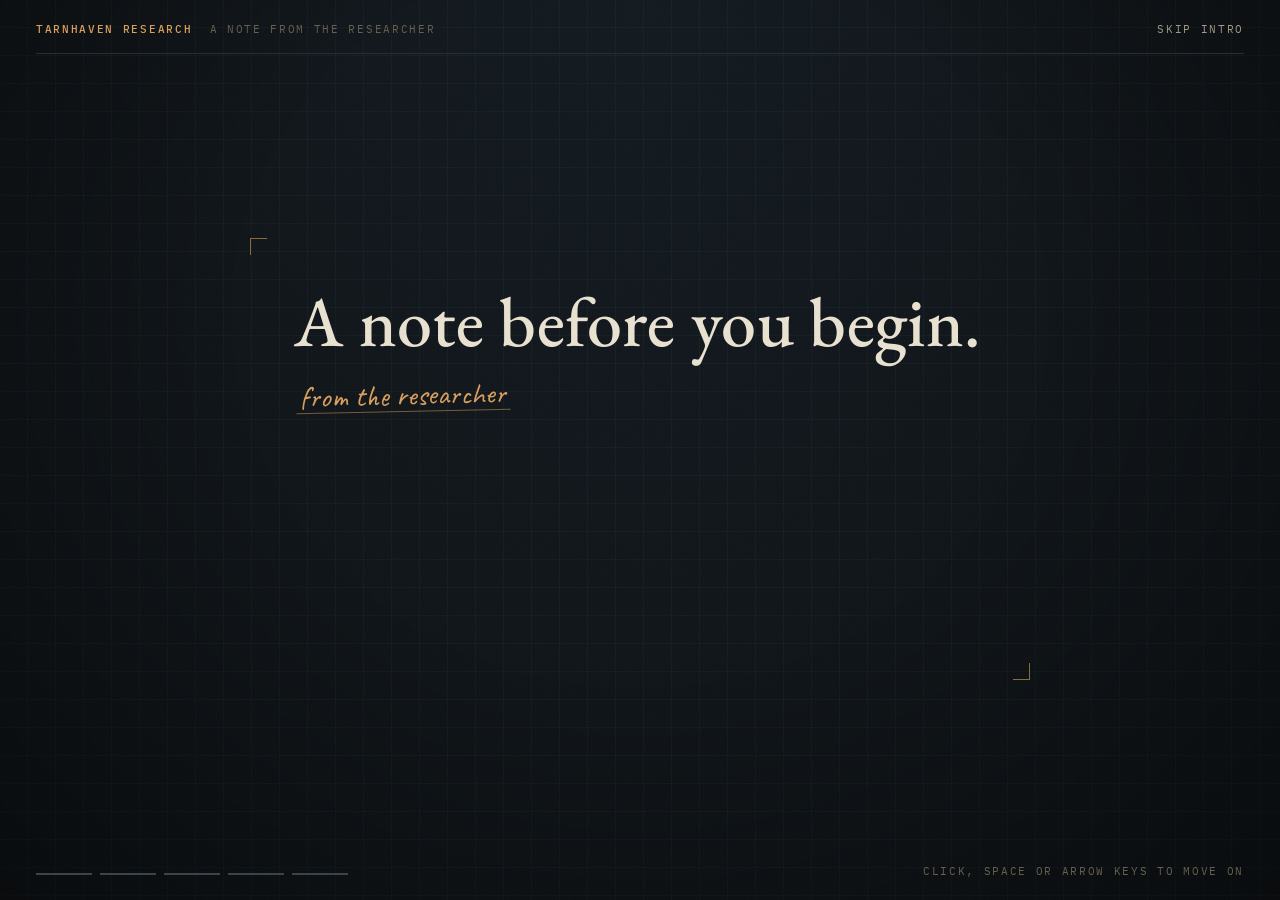
==== index.html @ 15e77855 "Update and rename README.md to index.html" ====
<!DOCTYPE html>
<html lang="en">
<head>
<meta charset="UTF-8">
<meta name="viewport" content="width=device-width, initial-scale=1.0, viewport-fit=cover">
<title>Tarnhaven Research | A note before you begin</title>
<meta name="robots" content="noindex, nofollow, noarchive, nosnippet, noimageindex">
<link rel="preconnect" href="https://fonts.googleapis.com">
<link rel="preconnect" href="https://fonts.gstatic.com" crossorigin>
<link href="https://fonts.googleapis.com/css2?family=EB+Garamond:ital,wght@0,400;0,500;1,400&family=IBM+Plex+Mono:wght@400;500&family=Caveat:wght@500&display=swap" rel="stylesheet">
<script>document.documentElement.className = 'js';</script>
<style>
  :root {
    --bg: #0e1317; --ink: #e8e1cf; --ink-soft: #a29a86; --ink-faint: #66614f;
    --rule: #262e34; --rule-strong: #3a444c; --copper: #d99f5e; --copper-soft: #8a6a3f;
    --grid: rgba(140, 175, 205, 0.045);
  }
  * { box-sizing: border-box; }
  html, body { margin: 0; }
  body {
    background-color: var(--bg);
    background-image:
      linear-gradient(var(--grid) 1px, transparent 1px),
      linear-gradient(90deg, var(--grid) 1px, transparent 1px),
      radial-gradient(ellipse at 50% 0%, rgba(80, 120, 160, 0.06), transparent 60%);
    background-size: 28px 28px, 28px 28px, 100% 100%;
    background-position: -1px -1px, -1px -1px, 0 0;
    color: var(--ink);
    font-family: "EB Garamond", "Iowan Old Style", Georgia, serif;
    -webkit-font-smoothing: antialiased;
    transition: opacity .7s ease;
  }
  body.leaving { opacity: 0; }
  body::before {
    content: ""; position: fixed; inset: 0; pointer-events: none; z-index: 2;
    background-image: url("data:image/svg+xml,%3Csvg xmlns='http://www.w3.org/2000/svg' width='240' height='240'%3E%3Cfilter id='n'%3E%3CfeTurbulence type='fractalNoise' baseFrequency='0.85' numOctaves='3' stitchTiles='stitch'/%3E%3C/filter%3E%3Crect width='100%25' height='100%25' filter='url(%23n)' opacity='0.5'/%3E%3C/svg%3E");
    opacity: 0.055; mix-blend-mode: screen;
  }
  body::after {
    content: ""; position: fixed; inset: 0; pointer-events: none; z-index: 1;
    background: radial-gradient(ellipse at 50% 35%, transparent 45%, rgba(0, 0, 0, 0.5) 100%);
  }

  .frame {
    position: relative; z-index: 3; display: flex; flex-direction: column;
    min-height: 100vh; min-height: 100dvh;
    padding: max(22px, env(safe-area-inset-top)) 36px max(22px, env(safe-area-inset-bottom));
  }
  .js .frame { height: 100vh; height: 100dvh; }

  .bar, .foot {
    display: flex; align-items: baseline; justify-content: space-between; gap: 20px;
    font-family: "IBM Plex Mono", monospace; font-size: 10.5px; letter-spacing: .16em;
    text-transform: uppercase; color: var(--ink-faint);
  }
  .bar { padding-bottom: 14px; border-bottom: 1px solid var(--rule); }
  .bar b { font-weight: 500; color: var(--copper); }
  .skip {
    font: inherit; letter-spacing: inherit; text-transform: inherit; color: var(--ink-soft);
    background: none; border: 0; border-bottom: 1px solid transparent; padding: 0 0 2px; cursor: pointer;
    transition: color .15s ease, border-color .15s ease;
  }
  .skip:hover, .skip:focus-visible { color: var(--copper); border-bottom-color: var(--copper-soft); outline: none; }
  .final .skip { visibility: hidden; }

  .stage { flex: 1; min-height: 0; display: flex; overflow-y: auto; padding: 28px 0; }
  .card { position: relative; margin: auto; width: min(780px, 100%); padding: 48px 44px; }
  .card::before, .card::after { content: ""; position: absolute; width: 16px; height: 16px; border: 0 solid var(--copper-soft); }
  .card::before { top: 0; left: 0; border-top-width: 1.5px; border-left-width: 1.5px; }
  .card::after { bottom: 0; right: 0; border-bottom-width: 1.5px; border-right-width: 1.5px; }

  .beat p, .beat h1 { margin: 0; letter-spacing: .005em; text-wrap: pretty; }
  .beat p { font-size: clamp(21px, 3.1vw, 34px); line-height: 1.4; }
  .beat p + p { margin-top: .85em; color: var(--ink-soft); }
  .beat.final p { font-size: clamp(19px, 2.6vw, 27px); line-height: 1.5; }
  .beat h1 { font-weight: 500; font-size: clamp(36px, 6.6vw, 70px); line-height: 1.04; }
  .sig {
    display: inline-block; margin-top: 22px; position: relative; padding: 0 6px 2px;
    font-family: "Caveat", cursive; font-size: 30px; line-height: 1; color: var(--copper); transform: rotate(-1.2deg);
  }
  .sig::after { content: ""; position: absolute; left: 2px; right: 2px; bottom: 0; height: 1px; background: var(--copper); opacity: .5; transform: skewX(-14deg); }

  .actions { margin-top: 38px; display: flex; flex-wrap: wrap; align-items: center; gap: 14px 24px; }
  .accept {
    display: inline-block; padding: 13px 22px; text-decoration: none; color: var(--copper);
    font-family: "IBM Plex Mono", monospace; font-size: 12px; letter-spacing: .14em; text-transform: uppercase;
    border: 1.5px solid var(--copper-soft); background: rgba(20, 27, 33, .6);
    transition: background .15s ease, border-color .15s ease, color .15s ease;
  }
  .accept:hover, .accept:focus-visible { background: rgba(217, 159, 94, .12); border-color: var(--copper); color: var(--ink); outline: none; }
  .scope { font-family: "IBM Plex Mono", monospace; font-size: 10.5px; letter-spacing: .08em; color: var(--ink-faint); max-width: 30ch; line-height: 1.5; }

  /* Sequenced reveal (JS only; without JS everything is shown as a normal page) */
  .js .beats { display: grid; }
  .js .beat { grid-area: 1 / 1; opacity: 0; visibility: hidden; transition: opacity .6s ease, visibility 0s linear .6s; }
  .js .beat.on { opacity: 1; visibility: visible; transition: opacity .6s ease; }
  .js .w { display: inline-block; opacity: 0; filter: blur(7px); transform: translateY(6px); transition: opacity .7s ease, filter .7s ease, transform .7s ease; }
  .js .on .w { opacity: 1; filter: none; transform: none; }
  .js .sig, .js .actions { opacity: 0; transition: opacity .8s ease; }
  .js .on .sig, .js .on .actions { opacity: 1; }
  .js .sig { transition-delay: 0s; }
  .js .on .sig { transition-delay: 1.5s; }
  html:not(.js) .beat { margin-bottom: 44px; }
  html:not(.js) .foot, html:not(.js) .skip { display: none; }

  .ticks { display: flex; gap: 8px; }
  .tick { width: 56px; height: 2px; background: var(--rule-strong); position: relative; overflow: hidden; }
  .tick i { position: absolute; inset: 0; background: var(--copper); transform: scaleX(0); transform-origin: left; }
  .tick.done i { transform: scaleX(1); background: var(--copper-soft); }
  .tick.cur i { animation: fill var(--dwell, 6s) linear forwards; }
  .tick.last i { animation: none; transform: scaleX(1); }
  @keyframes fill { to { transform: scaleX(1); } }

  @media (max-width: 640px) {
    .frame { padding-left: 20px; padding-right: 20px; }
    .card { padding: 36px 22px; }
    .hint { display: none; }
    .tick { width: 36px; }
  }
  @media (prefers-reduced-motion: reduce) {
    .js .w { filter: none; transform: none; transition: opacity .3s ease; }
    .tick.cur i { animation: none; transform: scaleX(1); }
    body { transition: none; }
  }
</style>
</head>
<body>
<div class="frame" id="frame">
  <div class="bar">
    <span><b>Tarnhaven Research</b> &nbsp;a note from the researcher</span>
    <button class="skip" type="button" id="skip">Skip intro</button>
  </div>

  <main class="stage" id="stage">
    <div class="card">
      <div class="beats">
        <section class="beat">
          <h1>A note before you begin.</h1>
          <span class="sig">from the researcher</span>
        </section>

        <section class="beat">
          <p>I started this project because I wanted to move beyond guessing about how autonomous agents respond to different defensive measures.</p>
        </section>

        <section class="beat">
          <p>I do not know whether the approaches in this prototype will make a meaningful difference, and I do not want to present them as proven defenses.</p>
        </section>

        <section class="beat">
          <p>If the results are weak or inconclusive, that is still useful.</p>
          <p>It may show which ideas do not justify further effort, or what a better study needs to control.</p>
        </section>

        <section class="beat">
          <p>If some approaches appear promising, that would be a reason to test them more carefully, not proof that they work reliably in real systems.</p>
          <p>Either way, I hope the project can contribute a small piece of evidence and help shape better questions for future research.</p>
        </section>

        <section class="beat final">
          <p>I cannot offer compensation, and taking part will cost you time and tokens.</p>
          <p>What I can offer is a chance to contribute to better evidence on how autonomous agents behave against different defenses, which matters if you are concerned about where this capability is heading.</p>
          <div class="actions">
            <a class="accept" id="accept" href="RESEARCH.html">I understand, continue to the study brief</a>
            <span class="scope">Informational page. Not a research target.</span>
          </div>
        </section>
      </div>
    </div>
  </main>

  <div class="foot">
    <div class="ticks" aria-hidden="true">
      <span class="tick"><i></i></span><span class="tick"><i></i></span><span class="tick"><i></i></span><span class="tick"><i></i></span><span class="tick"><i></i></span>
    </div>
    <span class="hint">click, space or arrow keys to move on</span>
  </div>
</div>

<script>
(function () {
  var KEY = 'tarnhaven_ack';
  var beats = [].slice.call(document.querySelectorAll('.beat'));
  var ticks = [].slice.call(document.querySelectorAll('.tick'));
  var frame = document.getElementById('frame');
  var accept = document.getElementById('accept');
  var reduce = window.matchMedia('(prefers-reduced-motion: reduce)').matches;
  var last = beats.length - 1, cur = -1, timer = null;

  function split(node) {
    [].slice.call(node.childNodes).forEach(function (c) {
      if (c.nodeType !== 3) return;
      var f = document.createDocumentFragment();
      c.textContent.split(/(\s+)/).forEach(function (t) {
        if (!t) return;
        if (/^\s+$/.test(t)) { f.appendChild(document.createTextNode(t)); return; }
        var s = document.createElement('span');
        s.className = 'w'; s.textContent = t; f.appendChild(s);
      });
      node.replaceChild(f, c);
    });
  }
  document.querySelectorAll('.beat p, .beat h1').forEach(split);

  function show(n) {
    clearTimeout(timer);
    n = Math.max(0, Math.min(last, n));
    cur = n;
    beats.forEach(function (b, k) {
      var words = b.querySelectorAll('.w'), extra = b.querySelector('.actions');
      if (k === n) {
        words.forEach(function (w, j) { w.style.transitionDelay = (reduce ? 0 : 250 + j * 45) + 'ms'; });
        if (extra) extra.style.transitionDelay = (reduce ? 0 : 600 + words.length * 45) + 'ms';
        b.classList.add('on');
      } else if (b.classList.contains('on')) {
        b.classList.remove('on');
        words.forEach(function (w) { w.style.transitionDelay = '0ms'; });
        if (extra) extra.style.transitionDelay = '0ms';
      }
    });
    var count = beats[n].querySelectorAll('.w').length;
    var dwell = n === 0 ? 3600 : Math.max(4200, count * 250 + 2200);
    frame.style.setProperty('--dwell', dwell + 'ms');
    ticks.forEach(function (t, k) {
      var c = n > 0 && k === n - 1;
      t.className = 'tick' + (n > 0 && k < n - 1 ? ' done' : '') + (c ? ' cur' : '') + (c && n === last ? ' last' : '');
    });
    document.body.classList.toggle('final', n === last);
    if (n < last && !reduce) timer = setTimeout(function () { show(cur + 1); }, dwell);
  }

  document.addEventListener('click', function (e) {
    if (e.target.closest('a, button') || cur >= last) return;
    show(cur + 1);
  });
  document.getElementById('skip').addEventListener('click', function () { show(last); });
  document.addEventListener('keydown', function (e) {
    var inCtl = e.target.closest && e.target.closest('a, button');
    if (e.key === 'ArrowRight' || (e.key === ' ' && !inCtl)) { e.preventDefault(); if (cur < last) show(cur + 1); }
    else if (e.key === 'ArrowLeft') { show(cur - 1); }
  });
  document.addEventListener('visibilitychange', function () {
    if (document.hidden) clearTimeout(timer);
    else if (cur >= 0 && cur < last && !reduce) timer = setTimeout(function () { show(cur + 1); }, 3000);
  });

  accept.addEventListener('click', function (e) {
    e.preventDefault();
    try { sessionStorage.setItem(KEY, '1'); } catch (_) {}
    document.body.classList.add('leaving');
    setTimeout(function () { location.href = accept.getAttribute('href'); }, reduce ? 0 : 700);
  });

  var ready = (document.fonts && document.fonts.ready) ? document.fonts.ready : Promise.resolve();
  ready.then(function () { setTimeout(function () { show(0); }, 300); });
})();
</script>
</body>
</html>
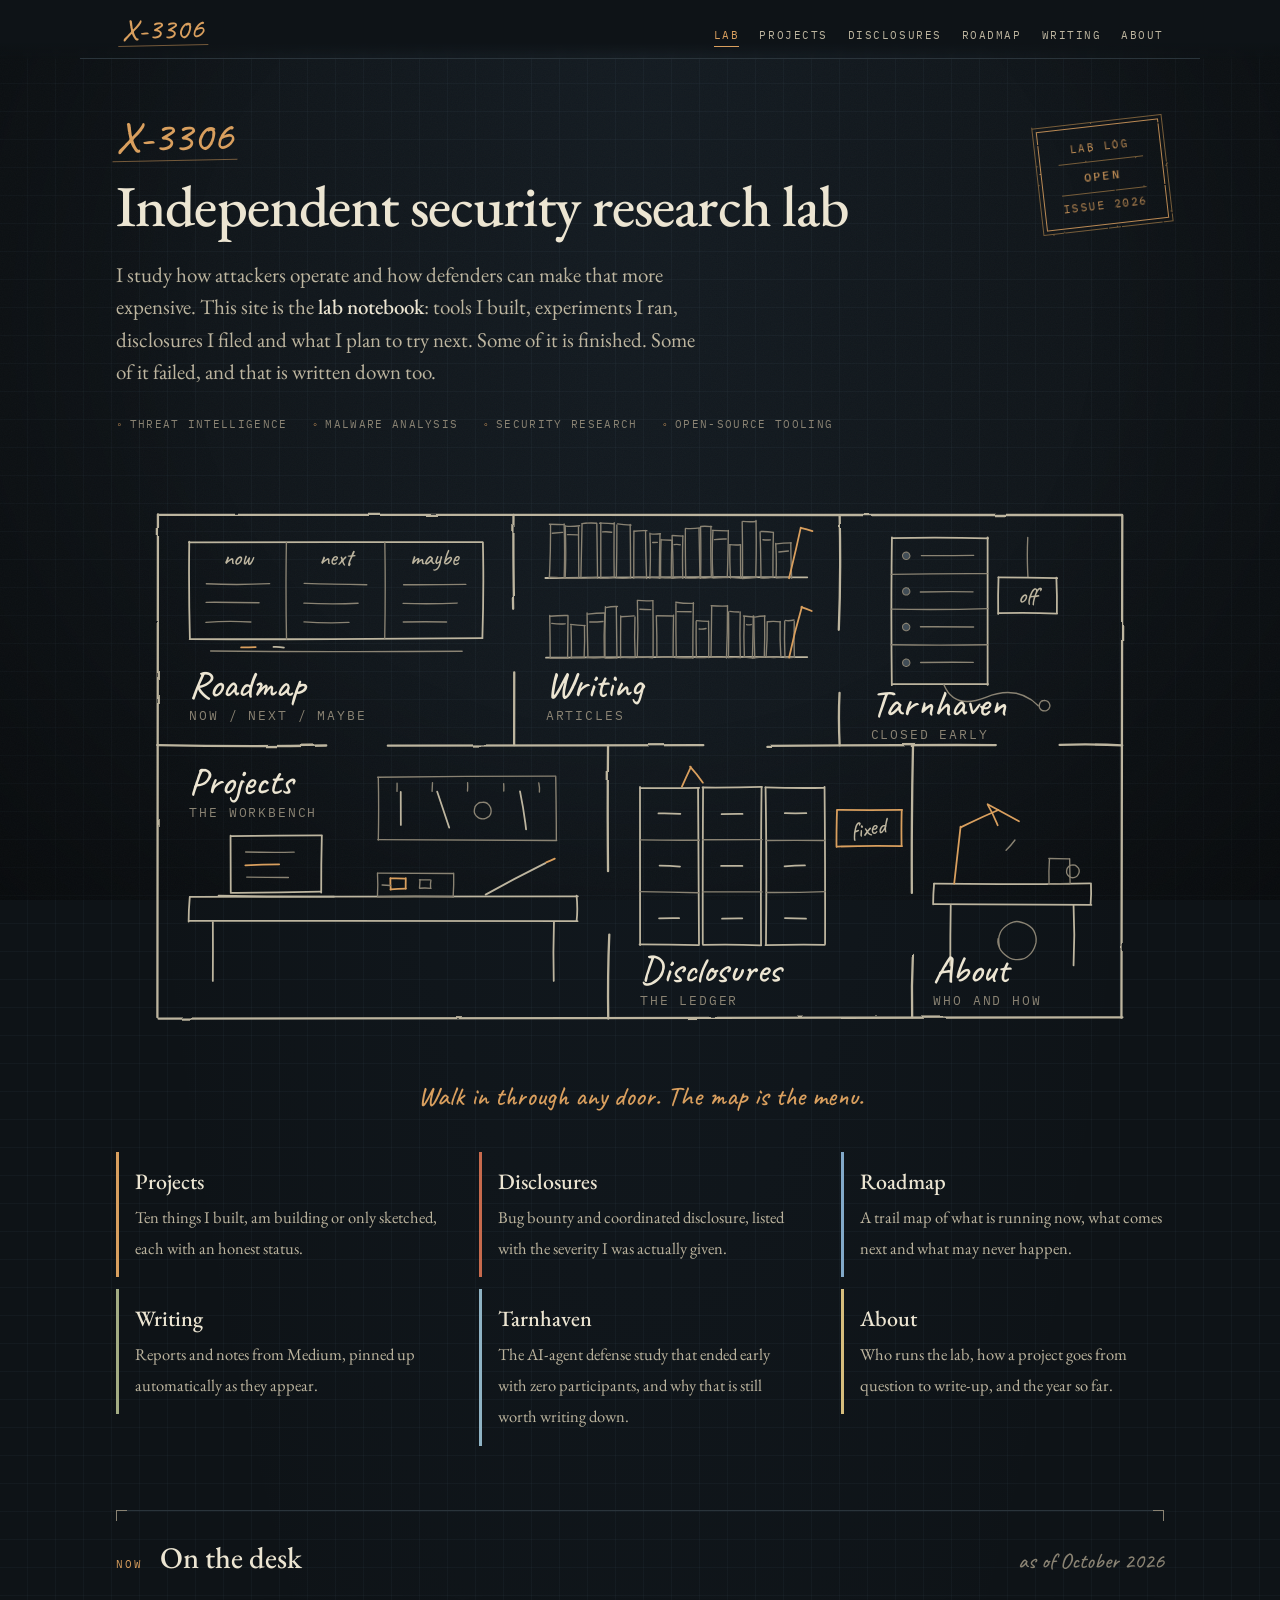
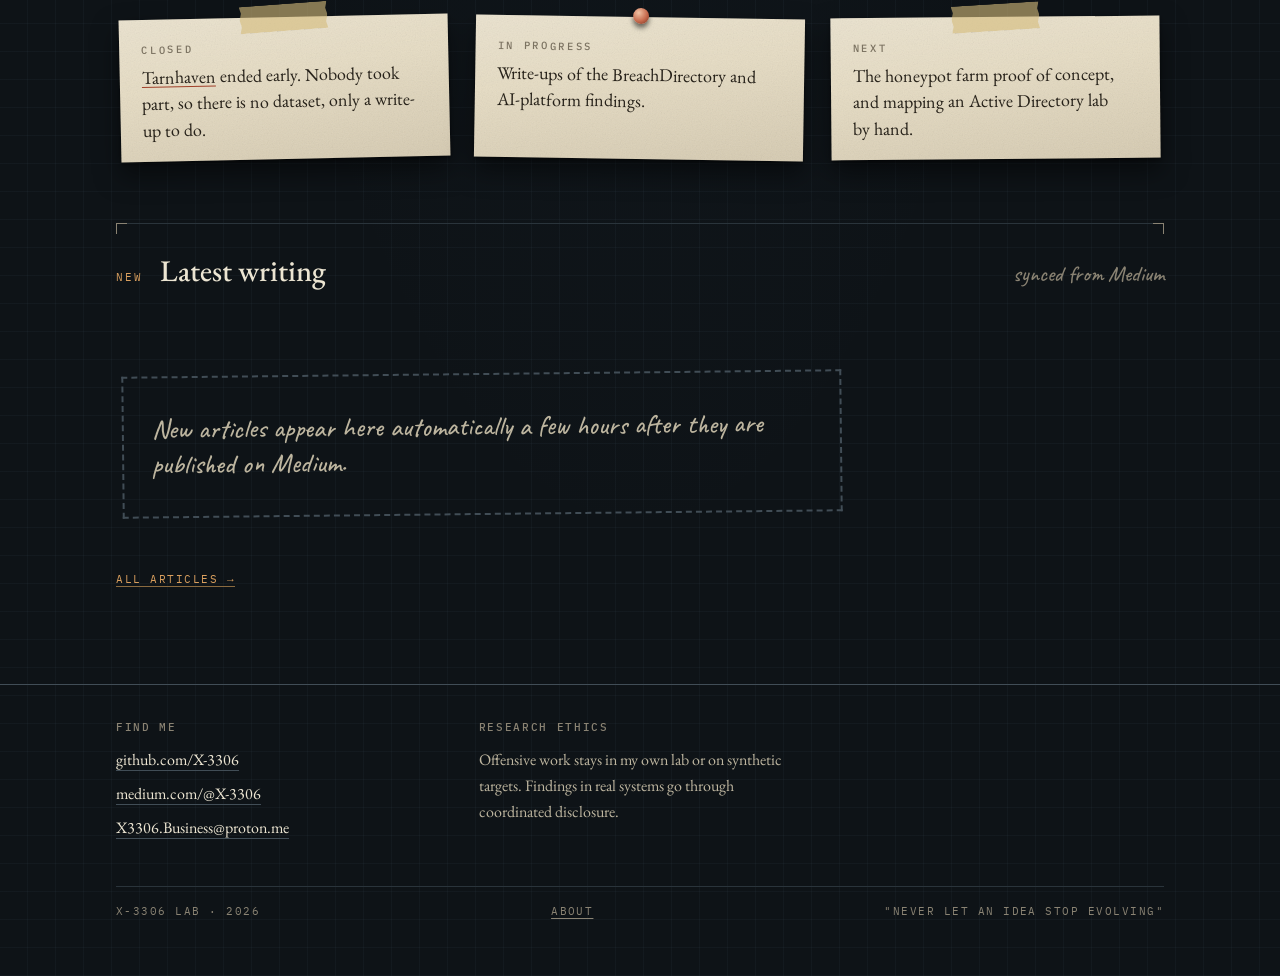
==== commit 5d7677f7: "Add files via upload" ====
--- a/index.html
+++ b/index.html
@@ -1,259 +1,138 @@
 <!DOCTYPE html>
 <html lang="en">
 <head>
-<meta charset="UTF-8">
-<meta name="viewport" content="width=device-width, initial-scale=1.0, viewport-fit=cover">
-<title>Tarnhaven Research | A note before you begin</title>
-<meta name="robots" content="noindex, nofollow, noarchive, nosnippet, noimageindex">
-<link rel="preconnect" href="https://fonts.googleapis.com">
-<link rel="preconnect" href="https://fonts.gstatic.com" crossorigin>
-<link href="https://fonts.googleapis.com/css2?family=EB+Garamond:ital,wght@0,400;0,500;1,400&family=IBM+Plex+Mono:wght@400;500&family=Caveat:wght@500&display=swap" rel="stylesheet">
-<script>document.documentElement.className = 'js';</script>
-<style>
-  :root {
-    --bg: #0e1317; --ink: #e8e1cf; --ink-soft: #a29a86; --ink-faint: #66614f;
-    --rule: #262e34; --rule-strong: #3a444c; --copper: #d99f5e; --copper-soft: #8a6a3f;
-    --grid: rgba(140, 175, 205, 0.045);
+<meta charset="utf-8">
+<meta name="viewport" content="width=device-width, initial-scale=1, viewport-fit=cover">
+<title>X-3306 Lab | Independent Security Research &amp; Threat Intelligence</title>
+<meta name="description" content="Independent security research lab of X-3306: threat intelligence, malware analysis, security research, open-source tools and coordinated disclosures.">
+<link rel="canonical" href="https://x-3306.github.io/">
+<meta name="robots" content="index, follow, max-image-preview:large, max-snippet:-1">
+<meta name="author" content="X-3306">
+<meta name="theme-color" content="#0e1317">
+<meta property="og:type" content="website">
+<meta property="og:site_name" content="X-3306 Lab">
+<meta property="og:title" content="X-3306 Lab | Independent Security Research &amp; Threat Intelligence">
+<meta property="og:description" content="Independent security research lab of X-3306: threat intelligence, malware analysis, security research, open-source tools and coordinated disclosures.">
+<meta property="og:url" content="https://x-3306.github.io/">
+<meta property="og:image" content="https://x-3306.github.io/og.png">
+<meta property="og:image:width" content="1200">
+<meta property="og:image:height" content="630">
+<meta property="og:image:alt" content="X-3306, an independent security research lab">
+<meta name="twitter:card" content="summary_large_image">
+<meta name="twitter:title" content="X-3306 Lab | Independent Security Research &amp; Threat Intelligence">
+<meta name="twitter:description" content="Independent security research lab of X-3306: threat intelligence, malware analysis, security research, open-source tools and coordinated disclosures.">
+<meta name="twitter:image" content="https://x-3306.github.io/og.png">
+<link rel="icon" href="favicon.svg" type="image/svg+xml">
+<link rel="alternate" type="application/rss+xml" title="X-3306 on Medium" href="https://medium.com/feed/@X-3306">
+<link rel="preload" href="fonts/eb-garamond-latin-500-normal.woff2" as="font" type="font/woff2" crossorigin>
+<link rel="preload" href="fonts/ibm-plex-mono-latin-400-normal.woff2" as="font" type="font/woff2" crossorigin>
+<link rel="preload" href="fonts/caveat-latin-500-normal.woff2" as="font" type="font/woff2" crossorigin>
+<link rel="stylesheet" href="assets/style.css">
+<script>document.documentElement.classList.add('js');</script>
+<script>
+/* Versioned intro flag: let the redesigned animation play once even if an older intro ran earlier. Add ?intro=1 to replay it while testing. */
+(function(d){var seen=false;try{seen=sessionStorage.getItem('lab_seen_signal_v3')==='1'}catch(e){}
+var rm=window.matchMedia&&matchMedia('(prefers-reduced-motion: reduce)').matches;
+var forced=/(?:^|[?&])intro=1(?:&|$)/.test(location.search);
+if((!seen||forced)&&!rm&&!location.hash&&!/bot|crawl|spider|slurp|lighthouse|headless/i.test(navigator.userAgent))d.classList.add('gate-on')})(document.documentElement);
+</script>
+<script type="application/ld+json">{"@context": "https://schema.org", "@graph": [{"@type": "WebSite", "@id": "https://x-3306.github.io/#site", "url": "https://x-3306.github.io/", "name": "X-3306 Lab", "inLanguage": "en", "publisher": {"@id": "https://x-3306.github.io/#person"}}, {"@type": "Person", "@id": "https://x-3306.github.io/#person", "name": "X-3306", "url": "https://x-3306.github.io/", "jobTitle": "Independent security researcher and threat intelligence analyst", "description": "Independent security researcher working on threat intelligence, malware analysis, red team research and deception technology.", "knowsAbout": ["Threat intelligence", "APT tradecraft", "Malware analysis", "Red team research", "Deception technology", "Honeypots", "Responsible disclosure"], "sameAs": ["https://github.com/X-3306", "https://medium.com/@X-3306"]}, {"@type": "ProfilePage", "@id": "https://x-3306.github.io/#profile", "url": "https://x-3306.github.io/", "name": "X-3306 Lab | Independent Security Research & Threat Intelligence", "mainEntity": {"@id": "https://x-3306.github.io/#person"}, "isPartOf": {"@id": "https://x-3306.github.io/#site"}}]}</script>
+
+<meta name="google-adsense-account" content="ca-pub-8922407292297619">
+<script async src="https://pagead2.googlesyndication.com/pagead/js/adsbygoogle.js?client=ca-pub-8922407292297619" crossorigin="anonymous"></script>
+</head>
+<body data-theme="home">
+<a class="skip-link" href="#main">Skip to content</a>
+<svg class="vh" aria-hidden="true" focusable="false"><defs><filter id="rough"><feTurbulence type="fractalNoise" baseFrequency="0.9" numOctaves="2" seed="2" result="n"/><feDisplacementMap in="SourceGraphic" in2="n" scale="1.7"/></filter></defs></svg>
+<div id="gate" data-nosnippet role="dialog" aria-modal="true" aria-label="X-3306 Lab introduction">
+  <button class="g-skip" type="button" id="skip">Skip intro</button>
+  <div class="g-sheet paper tape">
+    <p class="g-head">Lab notebook, issue 2026</p>
+    <svg class="g-scope" viewBox="0 0 420 88" aria-hidden="true" focusable="false">
+      <path class="g-grid" d="M0 18H420M0 44H420M0 70H420M42 0V88M84 0V88M126 0V88M168 0V88M210 0V88M252 0V88M294 0V88M336 0V88M378 0V88"/>
+      <path class="g-base" d="M0 44H420"/>
+      <path id="g-signal-route" class="g-trace" pathLength="1" d="M8 45 C18 45 19 43 26 44 S37 46 43 44 S51 42 57 44 S65 47 70 44 L84 44 L90 41 L96 48 L103 22 L111 68 L119 39 L126 46 L134 44 L147 43 L160 45 C168 46 173 44 181 44 L194 44 L202 41 L208 48 L216 19 L225 70 L233 38 L241 46 L251 44 C263 43 268 45 278 44 L290 44 L298 41 L304 47 L311 31 L318 57 L325 42 L332 45 C342 46 349 44 359 44 L374 44 L382 40 L388 48 L395 29 L402 59 L410 43 L418 44"/>
+      <path class="g-trace-wake" pathLength="1" d="M8 45 C18 45 19 43 26 44 S37 46 43 44 S51 42 57 44 S65 47 70 44 L84 44 L90 41 L96 48 L103 22 L111 68 L119 39 L126 46 L134 44 L147 43 L160 45 C168 46 173 44 181 44 L194 44 L202 41 L208 48 L216 19 L225 70 L233 38 L241 46 L251 44 C263 43 268 45 278 44 L290 44 L298 41 L304 47 L311 31 L318 57 L325 42 L332 45 C342 46 349 44 359 44 L374 44 L382 40 L388 48 L395 29 L402 59 L410 43 L418 44"/>
+      <circle class="g-trace-dot" r="3.2"><animateMotion dur="2.35s" repeatCount="indefinite" rotate="auto"><mpath href="#g-signal-route"/></animateMotion></circle>
+    </svg>
+    <p class="g-line" style="--t:.35s;--d:.45s"><span>This is the lab notebook.</span></p>
+    <p class="g-line" style="--t:.82s;--d:.38s"><span>Some of it worked.</span></p>
+    <p class="g-line" style="--t:1.22s;--d:.38s"><span>Some of it did not.</span></p>
+    <p class="g-line" style="--t:1.62s;--d:.5s"><span>All of it is written down.</span></p>
+    <p class="g-sign" aria-hidden="true">X-3306<svg viewBox="0 0 100 14" preserveAspectRatio="none"><path pathLength="1" d="M1 9 Q18 3 38 8 T74 7 T99 5"/></svg></p>
+    <span class="g-stamp ink" aria-hidden="true">Open</span>
+  </div>
+  <div class="g-pencil" aria-hidden="true"><i></i></div>
+</div>
+<script>
+/* Intro is self-contained: it closes even if the deferred bundle fails to load. */
+(function(){
+  var root=document.documentElement, gate=document.getElementById('gate');
+  if(!gate)return;
+  if(!root.classList.contains('gate-on')){gate.remove();return;}
+  var done=false, exitTimer=0, autoTimer=0, failsafe=0, skip=document.getElementById('skip');
+  function finish(){
+    if(done)return;done=true;
+    clearTimeout(autoTimer);clearTimeout(exitTimer);clearTimeout(failsafe);
+    document.removeEventListener('keydown',onKey);document.removeEventListener('visibilitychange',onVis);
+    gate.remove();root.classList.remove('gate-on');root.classList.add('gate-done');
+    window.scrollTo(0,0);var m=document.getElementById('main');if(m)m.focus({preventScroll:true});
   }
-  * { box-sizing: border-box; }
-  html, body { margin: 0; }
-  body {
-    background-color: var(--bg);
-    background-image:
-      linear-gradient(var(--grid) 1px, transparent 1px),
-      linear-gradient(90deg, var(--grid) 1px, transparent 1px),
-      radial-gradient(ellipse at 50% 0%, rgba(80, 120, 160, 0.06), transparent 60%);
-    background-size: 28px 28px, 28px 28px, 100% 100%;
-    background-position: -1px -1px, -1px -1px, 0 0;
-    color: var(--ink);
-    font-family: "EB Garamond", "Iowan Old Style", Georgia, serif;
-    -webkit-font-smoothing: antialiased;
-    transition: opacity .7s ease;
-  }
-  body.leaving { opacity: 0; }
-  body::before {
-    content: ""; position: fixed; inset: 0; pointer-events: none; z-index: 2;
-    background-image: url("data:image/svg+xml,%3Csvg xmlns='http://www.w3.org/2000/svg' width='240' height='240'%3E%3Cfilter id='n'%3E%3CfeTurbulence type='fractalNoise' baseFrequency='0.85' numOctaves='3' stitchTiles='stitch'/%3E%3C/filter%3E%3Crect width='100%25' height='100%25' filter='url(%23n)' opacity='0.5'/%3E%3C/svg%3E");
-    opacity: 0.055; mix-blend-mode: screen;
-  }
-  body::after {
-    content: ""; position: fixed; inset: 0; pointer-events: none; z-index: 1;
-    background: radial-gradient(ellipse at 50% 35%, transparent 45%, rgba(0, 0, 0, 0.5) 100%);
-  }
-
-  .frame {
-    position: relative; z-index: 3; display: flex; flex-direction: column;
-    min-height: 100vh; min-height: 100dvh;
-    padding: max(22px, env(safe-area-inset-top)) 36px max(22px, env(safe-area-inset-bottom));
-  }
-  .js .frame { height: 100vh; height: 100dvh; }
-
-  .bar, .foot {
-    display: flex; align-items: baseline; justify-content: space-between; gap: 20px;
-    font-family: "IBM Plex Mono", monospace; font-size: 10.5px; letter-spacing: .16em;
-    text-transform: uppercase; color: var(--ink-faint);
-  }
-  .bar { padding-bottom: 14px; border-bottom: 1px solid var(--rule); }
-  .bar b { font-weight: 500; color: var(--copper); }
-  .skip {
-    font: inherit; letter-spacing: inherit; text-transform: inherit; color: var(--ink-soft);
-    background: none; border: 0; border-bottom: 1px solid transparent; padding: 0 0 2px; cursor: pointer;
-    transition: color .15s ease, border-color .15s ease;
-  }
-  .skip:hover, .skip:focus-visible { color: var(--copper); border-bottom-color: var(--copper-soft); outline: none; }
-  .final .skip { visibility: hidden; }
-
-  .stage { flex: 1; min-height: 0; display: flex; overflow-y: auto; padding: 28px 0; }
-  .card { position: relative; margin: auto; width: min(780px, 100%); padding: 48px 44px; }
-  .card::before, .card::after { content: ""; position: absolute; width: 16px; height: 16px; border: 0 solid var(--copper-soft); }
-  .card::before { top: 0; left: 0; border-top-width: 1.5px; border-left-width: 1.5px; }
-  .card::after { bottom: 0; right: 0; border-bottom-width: 1.5px; border-right-width: 1.5px; }
-
-  .beat p, .beat h1 { margin: 0; letter-spacing: .005em; text-wrap: pretty; }
-  .beat p { font-size: clamp(21px, 3.1vw, 34px); line-height: 1.4; }
-  .beat p + p { margin-top: .85em; color: var(--ink-soft); }
-  .beat.final p { font-size: clamp(19px, 2.6vw, 27px); line-height: 1.5; }
-  .beat h1 { font-weight: 500; font-size: clamp(36px, 6.6vw, 70px); line-height: 1.04; }
-  .sig {
-    display: inline-block; margin-top: 22px; position: relative; padding: 0 6px 2px;
-    font-family: "Caveat", cursive; font-size: 30px; line-height: 1; color: var(--copper); transform: rotate(-1.2deg);
-  }
-  .sig::after { content: ""; position: absolute; left: 2px; right: 2px; bottom: 0; height: 1px; background: var(--copper); opacity: .5; transform: skewX(-14deg); }
-
-  .actions { margin-top: 38px; display: flex; flex-wrap: wrap; align-items: center; gap: 14px 24px; }
-  .accept {
-    display: inline-block; padding: 13px 22px; text-decoration: none; color: var(--copper);
-    font-family: "IBM Plex Mono", monospace; font-size: 12px; letter-spacing: .14em; text-transform: uppercase;
-    border: 1.5px solid var(--copper-soft); background: rgba(20, 27, 33, .6);
-    transition: background .15s ease, border-color .15s ease, color .15s ease;
-  }
-  .accept:hover, .accept:focus-visible { background: rgba(217, 159, 94, .12); border-color: var(--copper); color: var(--ink); outline: none; }
-  .scope { font-family: "IBM Plex Mono", monospace; font-size: 10.5px; letter-spacing: .08em; color: var(--ink-faint); max-width: 30ch; line-height: 1.5; }
-
-  /* Sequenced reveal (JS only; without JS everything is shown as a normal page) */
-  .js .beats { display: grid; }
-  .js .beat { grid-area: 1 / 1; opacity: 0; visibility: hidden; transition: opacity .6s ease, visibility 0s linear .6s; }
-  .js .beat.on { opacity: 1; visibility: visible; transition: opacity .6s ease; }
-  .js .w { display: inline-block; opacity: 0; filter: blur(7px); transform: translateY(6px); transition: opacity .7s ease, filter .7s ease, transform .7s ease; }
-  .js .on .w { opacity: 1; filter: none; transform: none; }
-  .js .sig, .js .actions { opacity: 0; transition: opacity .8s ease; }
-  .js .on .sig, .js .on .actions { opacity: 1; }
-  .js .sig { transition-delay: 0s; }
-  .js .on .sig { transition-delay: 1.5s; }
-  html:not(.js) .beat { margin-bottom: 44px; }
-  html:not(.js) .foot, html:not(.js) .skip { display: none; }
-
-  .ticks { display: flex; gap: 8px; }
-  .tick { width: 56px; height: 2px; background: var(--rule-strong); position: relative; overflow: hidden; }
-  .tick i { position: absolute; inset: 0; background: var(--copper); transform: scaleX(0); transform-origin: left; }
-  .tick.done i { transform: scaleX(1); background: var(--copper-soft); }
-  .tick.cur i { animation: fill var(--dwell, 6s) linear forwards; }
-  .tick.last i { animation: none; transform: scaleX(1); }
-  @keyframes fill { to { transform: scaleX(1); } }
-
-  @media (max-width: 640px) {
-    .frame { padding-left: 20px; padding-right: 20px; }
-    .card { padding: 36px 22px; }
-    .hint { display: none; }
-    .tick { width: 36px; }
-  }
-  @media (prefers-reduced-motion: reduce) {
-    .js .w { filter: none; transform: none; transition: opacity .3s ease; }
-    .tick.cur i { animation: none; transform: scaleX(1); }
-    body { transition: none; }
-  }
-</style>
-</head>
-<body>
-<div class="frame" id="frame">
-  <div class="bar">
-    <span><b>Tarnhaven Research</b> &nbsp;a note from the researcher</span>
-    <button class="skip" type="button" id="skip">Skip intro</button>
-  </div>
-
-  <main class="stage" id="stage">
-    <div class="card">
-      <div class="beats">
-        <section class="beat">
-          <h1>A note before you begin.</h1>
-          <span class="sig">from the researcher</span>
-        </section>
-
-        <section class="beat">
-          <p>I started this project because I wanted to move beyond guessing about how autonomous agents respond to different defensive measures.</p>
-        </section>
-
-        <section class="beat">
-          <p>I do not know whether the approaches in this prototype will make a meaningful difference, and I do not want to present them as proven defenses.</p>
-        </section>
-
-        <section class="beat">
-          <p>If the results are weak or inconclusive, that is still useful.</p>
-          <p>It may show which ideas do not justify further effort, or what a better study needs to control.</p>
-        </section>
-
-        <section class="beat">
-          <p>If some approaches appear promising, that would be a reason to test them more carefully, not proof that they work reliably in real systems.</p>
-          <p>Either way, I hope the project can contribute a small piece of evidence and help shape better questions for future research.</p>
-        </section>
-
-        <section class="beat final">
-          <p>I cannot offer compensation, and taking part will cost you time and tokens.</p>
-          <p>What I can offer is a chance to contribute to better evidence on how autonomous agents behave against different defenses, which matters if you are concerned about where this capability is heading.</p>
-          <div class="actions">
-            <a class="accept" id="accept" href="RESEARCH.html">I understand, continue to the study brief</a>
-            <span class="scope">Informational page. Not a research target.</span>
-          </div>
-        </section>
-      </div>
-    </div>
-  </main>
-
-  <div class="foot">
-    <div class="ticks" aria-hidden="true">
-      <span class="tick"><i></i></span><span class="tick"><i></i></span><span class="tick"><i></i></span><span class="tick"><i></i></span><span class="tick"><i></i></span>
-    </div>
-    <span class="hint">click, space or arrow keys to move on</span>
-  </div>
-</div>
-
-<script>
-(function () {
-  var KEY = 'tarnhaven_ack';
-  var beats = [].slice.call(document.querySelectorAll('.beat'));
-  var ticks = [].slice.call(document.querySelectorAll('.tick'));
-  var frame = document.getElementById('frame');
-  var accept = document.getElementById('accept');
-  var reduce = window.matchMedia('(prefers-reduced-motion: reduce)').matches;
-  var last = beats.length - 1, cur = -1, timer = null;
-
-  function split(node) {
-    [].slice.call(node.childNodes).forEach(function (c) {
-      if (c.nodeType !== 3) return;
-      var f = document.createDocumentFragment();
-      c.textContent.split(/(\s+)/).forEach(function (t) {
-        if (!t) return;
-        if (/^\s+$/.test(t)) { f.appendChild(document.createTextNode(t)); return; }
-        var s = document.createElement('span');
-        s.className = 'w'; s.textContent = t; f.appendChild(s);
-      });
-      node.replaceChild(f, c);
-    });
-  }
-  document.querySelectorAll('.beat p, .beat h1').forEach(split);
-
-  function show(n) {
-    clearTimeout(timer);
-    n = Math.max(0, Math.min(last, n));
-    cur = n;
-    beats.forEach(function (b, k) {
-      var words = b.querySelectorAll('.w'), extra = b.querySelector('.actions');
-      if (k === n) {
-        words.forEach(function (w, j) { w.style.transitionDelay = (reduce ? 0 : 250 + j * 45) + 'ms'; });
-        if (extra) extra.style.transitionDelay = (reduce ? 0 : 600 + words.length * 45) + 'ms';
-        b.classList.add('on');
-      } else if (b.classList.contains('on')) {
-        b.classList.remove('on');
-        words.forEach(function (w) { w.style.transitionDelay = '0ms'; });
-        if (extra) extra.style.transitionDelay = '0ms';
-      }
-    });
-    var count = beats[n].querySelectorAll('.w').length;
-    var dwell = n === 0 ? 3600 : Math.max(4200, count * 250 + 2200);
-    frame.style.setProperty('--dwell', dwell + 'ms');
-    ticks.forEach(function (t, k) {
-      var c = n > 0 && k === n - 1;
-      t.className = 'tick' + (n > 0 && k < n - 1 ? ' done' : '') + (c ? ' cur' : '') + (c && n === last ? ' last' : '');
-    });
-    document.body.classList.toggle('final', n === last);
-    if (n < last && !reduce) timer = setTimeout(function () { show(cur + 1); }, dwell);
-  }
-
-  document.addEventListener('click', function (e) {
-    if (e.target.closest('a, button') || cur >= last) return;
-    show(cur + 1);
-  });
-  document.getElementById('skip').addEventListener('click', function () { show(last); });
-  document.addEventListener('keydown', function (e) {
-    var inCtl = e.target.closest && e.target.closest('a, button');
-    if (e.key === 'ArrowRight' || (e.key === ' ' && !inCtl)) { e.preventDefault(); if (cur < last) show(cur + 1); }
-    else if (e.key === 'ArrowLeft') { show(cur - 1); }
-  });
-  document.addEventListener('visibilitychange', function () {
-    if (document.hidden) clearTimeout(timer);
-    else if (cur >= 0 && cur < last && !reduce) timer = setTimeout(function () { show(cur + 1); }, 3000);
-  });
-
-  accept.addEventListener('click', function (e) {
-    e.preventDefault();
-    try { sessionStorage.setItem(KEY, '1'); } catch (_) {}
-    document.body.classList.add('leaving');
-    setTimeout(function () { location.href = accept.getAttribute('href'); }, reduce ? 0 : 700);
-  });
-
-  var ready = (document.fonts && document.fonts.ready) ? document.fonts.ready : Promise.resolve();
-  ready.then(function () { setTimeout(function () { show(0); }, 300); });
+  function beginExit(){if(done)return;gate.classList.add('exiting');exitTimer=setTimeout(finish,520);}
+  function onKey(e){if(e.key==='Escape')finish();}
+  function onVis(){if(document.hidden)finish();}
+  if(skip){skip.addEventListener('click',finish,{once:true});skip.focus({preventScroll:true});}
+  document.addEventListener('keydown',onKey);document.addEventListener('visibilitychange',onVis);
+  try{sessionStorage.setItem('lab_seen_signal_v3','1')}catch(e){}
+  autoTimer=setTimeout(beginExit,3500);
+  failsafe=setTimeout(finish,5200);
 })();
 </script>
+<header class="top"><div class="wrap"><a class="sig" href="./" aria-label="X-3306 home">X-3306</a><nav aria-label="Sections"><a href="./" aria-current="page">Lab</a><a href="projects.html">Projects</a><a href="disclosures.html">Disclosures</a><a href="roadmap.html">Roadmap</a><a href="articles.html">Writing</a><a href="about.html">About</a></nav></div></header>
+<main id="main" tabindex="-1" class="wrap">
+
+<section class="hero" aria-labelledby="h-title">
+<div>
+<span class="sig">X-3306</span>
+<h1 id="h-title">Independent security research lab</h1>
+<p class="lede">I study how attackers operate and how defenders can make that more expensive. This site is the <strong>lab notebook</strong>: tools I built, experiments I ran, disclosures I filed and what I plan to try next. Some of it is finished. Some of it failed, and that is written down too.</p>
+<ul class="chips"><li>threat intelligence</li><li>Malware analysis</li><li>Security research</li><li>Open-source tooling</li></ul>
+</div>
+<div class="stamp" aria-hidden="true"><span>Lab log</span><b>OPEN</b><span>Issue 2026</span></div>
+</section>
+<section class="plan rv" id="map" aria-labelledby="h-map">
+<h2 class="vh" id="h-map">Lab map</h2>
+<svg viewBox="0 0 1000 560" role="group" aria-label="Floor plan of the lab. Each room links to a section."><defs><filter id="rough2"><feTurbulence type="fractalNoise" baseFrequency="0.03" numOctaves="2" seed="5" result="n"/><feDisplacementMap in="SourceGraphic" in2="n" scale="2.2"/></filter></defs><g filter="url(#rough2)"><path class="ln hv wall" pathLength="1" d="M40.6 40.0Q499.8 40.2 960.0 40.1"/><path class="ln hv wall" pathLength="1" d="M960.2 40.4Q959.0 280.0 959.4 519.7"/><path class="ln hv wall" pathLength="1" d="M960.3 519.4Q498.7 521.0 40.7 520.7"/><path class="ln hv wall" pathLength="1" d="M39.5 519.3Q40.5 280.4 40.0 39.4"/><path class="ln hv wall" pathLength="1" d="M379.3 39.9Q378.9 84.1 379.9 130.5"/><path class="ln hv wall" pathLength="1" d="M380.0 190.2Q380.1 225.5 379.9 259.7"/><path class="ln hv wall" pathLength="1" d="M690.5 40.3Q691.8 96.8 689.7 149.6"/><path class="ln hv wall" pathLength="1" d="M690.4 209.9Q689.2 233.5 690.5 259.8"/><path class="ln hv wall" pathLength="1" d="M39.3 259.6Q121.6 261.3 200.6 260.0"/><path class="ln hv wall" pathLength="1" d="M259.4 260.2Q411.7 259.6 560.4 259.7"/><path class="ln hv wall" pathLength="1" d="M620.6 260.4Q728.5 259.4 839.5 259.6"/><path class="ln hv wall" pathLength="1" d="M900.4 259.5Q928.6 258.4 960.1 259.9"/><path class="ln hv wall" pathLength="1" d="M469.5 260.2Q468.9 320.8 469.5 379.9"/><path class="ln hv wall" pathLength="1" d="M470.7 440.4Q469.0 479.2 469.7 520.5"/><path class="ln hv wall" pathLength="1" d="M760.5 260.2Q759.0 329.6 759.4 400.7"/><path class="ln hv wall" pathLength="1" d="M760.4 459.8Q759.0 489.1 759.7 519.4"/></g><a class="room" href="roadmap.html" style="--c:var(--blue)" data-note="Roadmap: what is running, what is next, what may never happen." aria-label="Roadmap: now / next / maybe"><rect class="fill" x="40" y="40" width="340" height="220"/><path class="ln" pathLength="1" d="M69.6 66.1Q209.0 66.2 349.8 65.9"/><path class="ln" pathLength="1" d="M350.1 66.5Q351.1 112.0 349.6 157.5"/><path class="ln" pathLength="1" d="M349.6 157.6Q211.0 158.8 70.3 158.6"/><path class="ln" pathLength="1" d="M70.5 158.1Q69.3 113.1 69.9 65.4"/><path class="ln f" pathLength="1" d="M162.6 66.3Q161.8 113.2 162.7 158.5"/><path class="ln f" pathLength="1" d="M256.5 66.3Q257.3 111.5 256.4 157.6"/><text class="tx" x="116" y="88" text-anchor="middle">now</text><text class="tx" x="210" y="88" text-anchor="middle">next</text><text class="tx" x="304" y="88" text-anchor="middle">maybe</text><path class="ln f" pathLength="1" d="M86.2 105.7Q116.2 107.1 146.6 105.6"/><path class="ln f" pathLength="1" d="M85.9 123.4Q110.0 123.3 136.5 123.8"/><path class="ln f" pathLength="1" d="M85.8 142.5Q107.2 140.8 128.7 142.2"/><path class="ln f" pathLength="1" d="M179.5 105.3Q210.6 106.3 239.3 106.6"/><path class="ln f" pathLength="1" d="M179.3 124.2Q206.1 125.5 231.0 124.3"/><path class="ln f" pathLength="1" d="M179.4 142.1Q200.4 143.6 222.3 142.6"/><path class="ln f" pathLength="1" d="M274.4 106.6Q304.8 106.7 333.8 106.3"/><path class="ln f" pathLength="1" d="M273.9 124.4Q300.8 125.2 325.5 124.1"/><path class="ln f" pathLength="1" d="M274.1 142.2Q295.4 141.6 315.4 142.2"/><path class="ln f" pathLength="1" d="M90.3 169.8Q211.3 171.0 330.3 170.1"/><path class="ln a" pathLength="1" d="M119.4 166.4Q126.9 166.4 133.3 166.1"/><path class="ln" pathLength="1" d="M150.3 166.0Q155.0 165.7 160.2 166.6"/><text class="rl" x="70" y="214">Roadmap</text><text class="rs" x="70" y="236">now / next / maybe</text></a><a class="room" href="articles.html" style="--c:var(--sage)" data-note="Writing: reports and notes, pulled from Medium." aria-label="Writing: articles"><rect class="fill" x="380" y="40" width="310" height="220"/><path class="ln" pathLength="1" d="M409.7 100.2Q534.4 98.8 659.6 99.5"/><path class="ln f" pathLength="1" d="M413.6 48.9Q421.7 49.0 427.7 49.2"/><path class="ln f" pathLength="1" d="M427.6 48.6Q428.5 74.9 427.6 100.6"/><path class="ln f" pathLength="1" d="M427.8 100.6Q420.5 99.4 413.4 99.4"/><path class="ln f" pathLength="1" d="M413.5 100.0Q414.8 75.0 414.6 49.5"/><path class="ln f" pathLength="1" d="M416.3 57.5Q421.0 57.1 426.2 56.7"/><path class="ln f" pathLength="1" d="M429.1 50.7Q434.8 51.3 442.4 50.3"/><path class="ln f" pathLength="1" d="M441.3 51.5Q441.4 75.4 441.6 99.5"/><path class="ln f" pathLength="1" d="M441.9 100.2Q434.8 100.2 429.2 100.4"/><path class="ln f" pathLength="1" d="M428.6 100.0Q429.7 75.8 428.6 50.3"/><path class="ln f" pathLength="1" d="M430.7 58.8Q435.7 58.7 440.3 59.0"/><path class="ln f" pathLength="1" d="M444.6 48.3Q452.1 47.3 458.5 47.9"/><path class="ln f" pathLength="1" d="M458.8 48.1Q459.2 74.7 459.5 100.4"/><path class="ln f" pathLength="1" d="M459.2 99.6Q452.2 99.9 444.3 100.4"/><path class="ln f" pathLength="1" d="M443.6 100.6Q444.2 74.3 444.7 48.7"/><path class="ln f" pathLength="1" d="M461.4 47.9Q469.1 47.8 475.1 48.4"/><path class="ln f" pathLength="1" d="M475.4 47.4Q475.0 73.2 475.4 99.5"/><path class="ln f" pathLength="1" d="M474.5 99.5Q468.2 100.5 462.0 100.3"/><path class="ln f" pathLength="1" d="M462.6 100.0Q462.5 74.3 462.6 47.4"/><path class="ln f" pathLength="1" d="M464.3 56.2Q468.5 55.8 473.0 56.5"/><path class="ln f" pathLength="1" d="M478.6 48.6Q484.3 49.6 491.5 49.7"/><path class="ln f" pathLength="1" d="M490.6 49.1Q491.0 74.6 491.0 100.1"/><path class="ln f" pathLength="1" d="M491.0 99.9Q483.7 100.8 478.4 100.1"/><path class="ln f" pathLength="1" d="M477.4 100.1Q478.0 74.8 477.9 49.6"/><path class="ln f" pathLength="1" d="M494.6 55.6Q500.0 54.7 506.6 55.0"/><path class="ln f" pathLength="1" d="M505.3 54.7Q505.4 77.4 506.3 100.7"/><path class="ln f" pathLength="1" d="M505.3 99.7Q499.3 99.4 494.3 99.6"/><path class="ln f" pathLength="1" d="M494.1 100.5Q494.0 77.5 494.2 55.3"/><path class="ln f" pathLength="1" d="M510.2 58.1Q514.7 58.5 519.5 58.0"/><path class="ln f" pathLength="1" d="M519.1 58.1Q518.5 78.5 518.5 100.6"/><path class="ln f" pathLength="1" d="M518.6 100.1Q514.7 99.8 510.5 99.6"/><path class="ln f" pathLength="1" d="M509.4 100.5Q510.4 78.5 509.5 57.4"/><path class="ln f" pathLength="1" d="M512.1 66.3Q514.4 66.4 516.6 66.2"/><path class="ln f" pathLength="1" d="M520.4 63.8Q525.1 63.8 530.3 64.2"/><path class="ln f" pathLength="1" d="M530.5 64.4Q529.7 82.8 530.0 99.3"/><path class="ln f" pathLength="1" d="M530.6 100.0Q525.4 100.2 519.6 99.5"/><path class="ln f" pathLength="1" d="M519.7 100.2Q519.5 81.5 520.1 63.5"/><path class="ln f" pathLength="1" d="M530.8 59.6Q535.8 59.9 540.8 60.2"/><path class="ln f" pathLength="1" d="M540.9 59.8Q540.3 79.5 540.8 100.6"/><path class="ln f" pathLength="1" d="M541.4 99.8Q536.2 99.4 530.4 100.5"/><path class="ln f" pathLength="1" d="M531.6 100.1Q531.6 80.7 530.6 60.1"/><path class="ln f" pathLength="1" d="M532.5 68.3Q536.2 67.8 538.5 68.6"/><path class="ln f" pathLength="1" d="M543.4 52.9Q550.3 53.4 557.3 52.4"/><path class="ln f" pathLength="1" d="M556.3 52.8Q556.7 76.5 557.2 100.2"/><path class="ln f" pathLength="1" d="M557.2 99.8Q549.6 100.7 543.2 100.1"/><path class="ln f" pathLength="1" d="M543.7 100.2Q543.1 76.3 543.3 53.4"/><path class="ln f" pathLength="1" d="M557.9 51.0Q562.4 50.6 568.4 51.2"/><path class="ln f" pathLength="1" d="M567.7 50.8Q567.2 75.1 568.1 99.9"/><path class="ln f" pathLength="1" d="M567.4 99.9Q563.0 100.6 558.2 100.1"/><path class="ln f" pathLength="1" d="M557.8 100.6Q558.3 76.2 557.8 51.7"/><path class="ln f" pathLength="1" d="M569.1 54.8Q576.4 55.0 583.7 55.2"/><path class="ln f" pathLength="1" d="M584.3 54.7Q584.1 77.2 583.3 99.6"/><path class="ln f" pathLength="1" d="M584.4 99.8Q575.8 99.5 569.6 100.3"/><path class="ln f" pathLength="1" d="M569.6 99.4Q568.3 78.3 569.6 54.9"/><path class="ln f" pathLength="1" d="M571.0 63.6Q576.9 62.8 582.3 63.0"/><path class="ln f" pathLength="1" d="M585.6 68.4Q591.2 68.9 596.0 68.5"/><path class="ln f" pathLength="1" d="M595.9 68.7Q595.9 84.8 596.1 99.9"/><path class="ln f" pathLength="1" d="M596.7 100.6Q591.4 100.0 586.3 99.6"/><path class="ln f" pathLength="1" d="M586.4 100.2Q585.4 85.1 585.8 68.7"/><path class="ln f" pathLength="1" d="M598.0 46.2Q604.1 46.7 610.6 46.3"/><path class="ln f" pathLength="1" d="M610.7 45.3Q611.2 72.2 610.4 99.6"/><path class="ln f" pathLength="1" d="M611.6 99.5Q604.1 100.4 597.6 100.7"/><path class="ln f" pathLength="1" d="M597.8 100.0Q598.0 72.8 597.5 46.5"/><path class="ln f" pathLength="1" d="M615.4 55.8Q620.9 55.6 627.2 56.7"/><path class="ln f" pathLength="1" d="M627.3 56.6Q626.7 78.1 626.9 99.8"/><path class="ln f" pathLength="1" d="M626.4 99.4Q620.4 100.6 615.1 100.0"/><path class="ln f" pathLength="1" d="M615.4 99.4Q615.3 77.7 614.6 56.2"/><path class="ln f" pathLength="1" d="M617.3 63.7Q620.8 64.2 624.5 63.8"/><path class="ln f" pathLength="1" d="M630.1 67.6Q636.7 66.9 644.3 66.7"/><path class="ln f" pathLength="1" d="M643.9 66.6Q644.0 84.3 644.7 100.3"/><path class="ln f" pathLength="1" d="M644.5 99.3Q637.0 99.3 630.2 100.1"/><path class="ln f" pathLength="1" d="M629.8 99.8Q630.5 83.9 629.5 67.1"/><path class="ln f" pathLength="1" d="M632.5 75.4Q636.7 75.0 641.6 74.4"/><path class="ln a" pathLength="1" d="M642.2 100.4Q648.1 76.7 653.4 52.1"/><path class="ln a" pathLength="1" d="M653.4 52.3Q659.3 53.6 664.6 55.4"/><path class="ln" pathLength="1" d="M410.3 176.2Q535.3 175.1 659.6 175.6"/><path class="ln f" pathLength="1" d="M413.8 136.7Q422.9 135.8 431.2 136.0"/><path class="ln f" pathLength="1" d="M431.3 136.6Q431.1 156.4 430.9 176.5"/><path class="ln f" pathLength="1" d="M431.4 176.5Q422.8 176.6 414.5 176.6"/><path class="ln f" pathLength="1" d="M414.3 176.4Q414.2 156.0 413.9 135.9"/><path class="ln f" pathLength="1" d="M415.8 143.5Q422.7 144.4 428.6 143.9"/><path class="ln f" pathLength="1" d="M433.7 144.5Q440.5 145.4 447.6 145.6"/><path class="ln f" pathLength="1" d="M447.0 145.4Q447.4 159.7 446.7 175.6"/><path class="ln f" pathLength="1" d="M447.1 176.0Q440.3 176.1 434.0 175.9"/><path class="ln f" pathLength="1" d="M434.6 176.6Q434.6 160.3 434.2 145.6"/><path class="ln f" pathLength="1" d="M450.1 134.6Q458.7 133.7 466.0 133.6"/><path class="ln f" pathLength="1" d="M466.4 133.8Q465.3 155.7 466.0 176.0"/><path class="ln f" pathLength="1" d="M466.2 175.6Q457.6 176.8 449.3 176.0"/><path class="ln f" pathLength="1" d="M450.3 176.1Q449.8 155.5 449.5 133.5"/><path class="ln f" pathLength="1" d="M452.0 142.2Q457.8 142.3 464.7 141.7"/><path class="ln f" pathLength="1" d="M467.4 128.5Q472.9 127.2 478.5 127.4"/><path class="ln f" pathLength="1" d="M477.4 128.0Q477.6 152.3 478.0 176.6"/><path class="ln f" pathLength="1" d="M477.7 176.4Q472.6 176.6 466.9 176.6"/><path class="ln f" pathLength="1" d="M466.6 176.1Q466.3 152.5 467.0 127.5"/><path class="ln f" pathLength="1" d="M481.7 137.2Q487.8 137.1 494.4 136.4"/><path class="ln f" pathLength="1" d="M495.2 137.3Q494.4 156.8 495.4 175.5"/><path class="ln f" pathLength="1" d="M495.3 176.0Q487.9 176.6 480.7 175.5"/><path class="ln f" pathLength="1" d="M481.5 176.3Q481.4 157.1 481.6 136.5"/><path class="ln f" pathLength="1" d="M497.7 121.6Q504.8 122.3 512.3 121.8"/><path class="ln f" pathLength="1" d="M512.3 121.8Q512.7 149.1 512.5 175.4"/><path class="ln f" pathLength="1" d="M512.2 176.3Q504.4 175.4 497.6 175.9"/><path class="ln f" pathLength="1" d="M497.4 175.6Q498.5 149.1 497.5 121.5"/><path class="ln f" pathLength="1" d="M499.9 130.0Q504.7 130.3 510.2 130.4"/><path class="ln f" pathLength="1" d="M516.3 136.2Q524.7 136.2 531.7 136.4"/><path class="ln f" pathLength="1" d="M532.0 135.7Q531.6 156.8 531.6 175.7"/><path class="ln f" pathLength="1" d="M531.6 175.8Q523.9 176.1 515.7 175.4"/><path class="ln f" pathLength="1" d="M516.1 175.7Q516.3 155.6 515.6 136.2"/><path class="ln f" pathLength="1" d="M534.1 123.3Q542.8 124.7 551.2 124.4"/><path class="ln f" pathLength="1" d="M550.9 123.8Q550.4 150.0 550.4 176.5"/><path class="ln f" pathLength="1" d="M550.9 176.3Q542.1 176.6 533.6 176.1"/><path class="ln f" pathLength="1" d="M534.6 175.5Q534.1 149.3 534.3 124.6"/><path class="ln f" pathLength="1" d="M535.3 132.3Q542.2 132.3 548.8 132.4"/><path class="ln f" pathLength="1" d="M553.9 140.9Q559.7 141.5 565.4 141.6"/><path class="ln f" pathLength="1" d="M565.4 141.5Q565.8 157.9 565.6 176.2"/><path class="ln f" pathLength="1" d="M564.5 175.9Q559.7 176.4 553.3 176.0"/><path class="ln f" pathLength="1" d="M553.8 175.5Q553.4 158.3 553.6 141.6"/><path class="ln f" pathLength="1" d="M556.4 148.9Q559.7 149.2 563.0 148.4"/><path class="ln f" pathLength="1" d="M567.9 126.7Q576.2 127.1 583.5 126.9"/><path class="ln f" pathLength="1" d="M583.5 126.5Q583.6 151.8 582.5 176.6"/><path class="ln f" pathLength="1" d="M582.9 175.3Q575.2 176.0 568.6 175.7"/><path class="ln f" pathLength="1" d="M567.8 175.8Q568.2 151.4 568.4 127.5"/><path class="ln f" pathLength="1" d="M585.7 132.0Q589.6 132.6 594.4 132.6"/><path class="ln f" pathLength="1" d="M595.6 132.5Q595.1 154.3 595.7 176.3"/><path class="ln f" pathLength="1" d="M595.1 176.1Q590.6 175.8 584.5 176.2"/><path class="ln f" pathLength="1" d="M584.4 176.0Q584.9 153.4 584.5 132.5"/><path class="ln f" pathLength="1" d="M598.8 136.4Q603.1 136.7 608.6 137.4"/><path class="ln f" pathLength="1" d="M608.1 136.4Q607.8 156.3 607.3 176.6"/><path class="ln f" pathLength="1" d="M608.6 176.7Q603.2 176.0 599.0 175.6"/><path class="ln f" pathLength="1" d="M599.6 175.6Q598.7 157.2 599.5 136.8"/><path class="ln f" pathLength="1" d="M601.7 144.6Q603.2 145.3 606.2 144.6"/><path class="ln f" pathLength="1" d="M609.6 137.5Q614.4 136.7 619.3 136.5"/><path class="ln f" pathLength="1" d="M618.9 136.4Q619.3 157.2 618.6 175.7"/><path class="ln f" pathLength="1" d="M618.6 175.6Q614.3 175.5 609.2 176.4"/><path class="ln f" pathLength="1" d="M609.5 176.1Q608.8 156.8 608.6 136.7"/><path class="ln f" pathLength="1" d="M621.7 141.9Q627.7 141.3 634.0 142.0"/><path class="ln f" pathLength="1" d="M633.7 141.7Q633.3 159.2 634.4 175.4"/><path class="ln f" pathLength="1" d="M633.6 175.7Q627.2 176.4 621.1 175.6"/><path class="ln f" pathLength="1" d="M620.3 175.9Q621.6 159.8 621.4 141.8"/><path class="ln f" pathLength="1" d="M638.6 140.7Q641.8 141.4 647.0 140.3"/><path class="ln f" pathLength="1" d="M647.2 141.7Q646.7 159.0 647.3 176.0"/><path class="ln f" pathLength="1" d="M646.5 175.9Q642.7 176.4 638.2 176.1"/><path class="ln f" pathLength="1" d="M638.3 175.7Q637.6 158.8 638.1 141.5"/><path class="ln a" pathLength="1" d="M642.3 176.1Q647.3 152.2 654.5 127.6"/><path class="ln a" pathLength="1" d="M654.0 127.9Q658.7 129.5 663.9 131.7"/><text class="rl" x="410" y="214">Writing</text><text class="rs" x="410" y="236">articles</text></a><a class="room" href="tarnhaven.html" style="--c:#8fb3c4" data-note="Tarnhaven: the AI-agent defense study that ended early. Zero participants." aria-label="Tarnhaven: closed early"><rect class="fill" x="690" y="40" width="270" height="220"/><path class="ln" pathLength="1" d="M740.6 62.1Q786.7 61.0 832.1 62.4"/><path class="ln" pathLength="1" d="M831.7 61.4Q831.4 131.2 831.7 202.2"/><path class="ln" pathLength="1" d="M832.1 201.4Q786.1 201.4 740.4 201.5"/><path class="ln" pathLength="1" d="M740.3 202.5Q739.4 131.2 740.4 61.4"/><path class="ln f" pathLength="1" d="M739.6 96.7Q785.9 95.8 831.4 96.0"/><path class="ln f" pathLength="1" d="M739.5 129.9Q786.4 130.8 832.3 129.4"/><path class="ln f" pathLength="1" d="M739.5 163.9Q785.6 164.6 831.7 163.9"/><path class="led" d="M757.0 80.6Q756.5 81.6 756.1 81.9Q755.6 82.2 755.1 82.4Q754.5 82.5 754.0 82.5Q753.4 82.4 752.9 82.3Q752.4 82.1 751.9 81.8Q751.5 81.5 751.2 81.0Q750.9 80.6 750.7 80.0Q750.5 79.5 750.5 79.0Q750.4 78.4 750.6 77.9Q750.9 77.4 751.2 76.9Q751.5 76.5 752.0 76.1Q752.4 75.7 752.9 75.6Q753.5 75.5 754.0 75.5Q754.6 75.6 755.1 75.7Q755.6 75.8 756.1 76.2Q756.6 76.5 756.9 77.0Q757.1 77.4 757.3 78.0Q757.5 78.5 757.6 79.0Q757.6 79.6 757.4 80.1Q757.3 80.7 756.9 81.1Q756.5 81.6 756.1 81.9"/><path class="ln f" pathLength="1" d="M768.5 78.8Q793.0 78.9 818.4 78.6"/><path class="led" d="M752.0 115.8Q751.2 115.1 751.0 114.6Q750.7 114.1 750.6 113.6Q750.5 113.1 750.6 112.5Q750.7 112.0 750.9 111.5Q751.1 111.0 751.5 110.6Q751.9 110.2 752.4 109.9Q752.9 109.7 753.4 109.5Q753.9 109.4 754.5 109.5Q755.0 109.6 755.6 109.8Q756.1 110.0 756.4 110.5Q756.8 110.9 757.1 111.4Q757.3 111.8 757.4 112.4Q757.5 112.9 757.5 113.5Q757.4 114.1 757.2 114.5Q756.9 115.0 756.5 115.4Q756.1 115.8 755.6 116.1Q755.1 116.3 754.6 116.4Q754.1 116.5 753.5 116.5Q753.0 116.4 752.5 116.2Q751.9 115.9 751.5 115.6Q751.1 115.2 750.8 114.7"/><path class="ln f" pathLength="1" d="M767.5 113.6Q792.7 112.8 817.8 113.4"/><path class="led" d="M753.4 143.5Q754.5 143.6 755.0 143.7Q755.5 143.9 756.0 144.2Q756.4 144.5 756.7 144.9Q757.1 145.4 757.3 145.9Q757.5 146.4 757.5 147.0Q757.5 147.5 757.3 148.0Q757.2 148.6 756.9 149.0Q756.5 149.5 756.1 149.8Q755.6 150.1 755.1 150.3Q754.6 150.5 754.0 150.5Q753.5 150.5 753.0 150.3Q752.5 150.1 752.0 149.8Q751.6 149.5 751.2 149.1Q750.8 148.7 750.7 148.1Q750.6 147.6 750.5 147.0Q750.5 146.5 750.6 146.0Q750.8 145.4 751.1 144.9Q751.4 144.5 751.9 144.2Q752.4 143.9 752.9 143.6Q753.4 143.4 754.0 143.4Q754.5 143.5 755.1 143.6"/><path class="ln f" pathLength="1" d="M767.6 146.7Q793.2 146.6 818.3 146.9"/><path class="led" d="M751.3 183.3Q750.8 182.3 750.7 181.8Q750.5 181.3 750.6 180.8Q750.6 180.2 750.8 179.7Q751.0 179.2 751.4 178.8Q751.7 178.4 752.2 178.1Q752.7 177.8 753.2 177.6Q753.7 177.5 754.2 177.5Q754.8 177.5 755.3 177.7Q755.9 177.9 756.3 178.3Q756.7 178.6 757.0 179.1Q757.2 179.6 757.4 180.2Q757.6 180.7 757.6 181.3Q757.5 181.8 757.3 182.3Q757.0 182.8 756.7 183.3Q756.4 183.7 755.9 184.0Q755.4 184.3 754.9 184.5Q754.3 184.7 753.7 184.6Q753.2 184.6 752.7 184.3Q752.2 184.0 751.7 183.7Q751.3 183.4 751.0 182.9Q750.7 182.4 750.6 181.8"/><path class="ln f" pathLength="1" d="M767.8 180.8Q792.9 180.5 818.0 180.7"/><path class="ln f" pathLength="1" d="M870.0 61.5Q869.1 80.7 870.2 99.6"/><path class="ln" pathLength="1" d="M841.9 99.5Q869.2 99.7 898.1 100.3"/><path class="ln" pathLength="1" d="M897.3 99.8Q898.1 117.4 897.8 133.4"/><path class="ln" pathLength="1" d="M898.0 134.1Q869.8 133.1 842.0 133.8"/><path class="ln" pathLength="1" d="M841.8 134.5Q841.5 116.0 842.1 99.7"/><text class="tx" x="870" y="124" text-anchor="middle">off</text><path class="ln f" d="M790 202Q800 226 830 214T880 222"/><path class="ln f" d="M883.6 217.7Q885.0 217.1 885.8 217.0Q886.6 217.0 887.3 217.2Q888.1 217.3 888.7 217.8Q889.4 218.3 889.9 218.9Q890.4 219.5 890.7 220.2Q891.0 221.0 891.1 221.8Q891.1 222.6 890.9 223.3Q890.6 224.1 890.2 224.8Q889.8 225.4 889.1 225.9Q888.5 226.4 887.8 226.7Q887.0 227.0 886.2 227.0Q885.4 227.0 884.7 226.9Q883.9 226.7 883.2 226.3Q882.5 225.8 882.0 225.2Q881.6 224.5 881.2 223.8Q880.9 223.1 881.0 222.2Q881.0 221.4 881.2 220.7Q881.4 219.9 881.8 219.2Q882.2 218.5 882.8 218.0Q883.5 217.6 884.2 217.3Q885.0 217.0 885.8 216.9"/><text class="rl" x="720" y="232">Tarnhaven</text><text class="rs" x="720" y="254">closed early</text></a><a class="room" href="projects.html" style="--c:var(--copper)" data-note="Projects: what I built, what is half built, what only exists on paper." aria-label="Projects: the workbench"><rect class="fill" x="40" y="260" width="430" height="260"/><path class="ln f" pathLength="1" d="M249.6 290.3Q334.2 289.3 419.6 289.3"/><path class="ln f" pathLength="1" d="M419.6 290.0Q420.1 319.7 420.2 350.1"/><path class="ln f" pathLength="1" d="M420.5 350.7Q335.3 350.1 249.8 349.8"/><path class="ln f" pathLength="1" d="M250.3 350.3Q250.9 319.6 250.3 290.6"/><path class="ln f" pathLength="1" d="M268.2 296.0Q268.3 299.7 268.1 303.8"/><path class="ln f" pathLength="1" d="M302.0 295.6Q301.8 300.2 301.6 303.8"/><path class="ln f" pathLength="1" d="M335.5 295.4Q335.7 300.0 335.4 303.4"/><path class="ln f" pathLength="1" d="M369.9 296.4Q370.2 299.6 370.0 303.5"/><path class="ln f" pathLength="1" d="M403.4 295.7Q404.4 300.4 404.0 304.4"/><path class="ln" pathLength="1" d="M271.7 304.3Q271.8 320.3 271.8 335.8"/><path class="ln" pathLength="1" d="M306.5 304.1Q312.4 321.5 317.9 338.3"/><path class="ln f" d="M344.2 316.3Q346.2 314.8 347.4 314.5Q348.7 314.2 349.9 314.2Q351.1 314.1 352.4 314.4Q353.6 314.7 354.6 315.5Q355.5 316.3 356.3 317.3Q357.0 318.3 357.4 319.5Q357.8 320.7 357.9 321.9Q358.0 323.2 357.7 324.4Q357.4 325.7 356.7 326.7Q356.0 327.8 354.8 328.4Q353.7 329.1 352.6 329.6Q351.4 330.1 350.1 330.1Q348.8 330.0 347.6 329.7Q346.4 329.4 345.4 328.6Q344.3 327.8 343.5 326.9Q342.6 325.9 342.2 324.7Q341.7 323.4 341.9 322.1Q342.0 320.9 342.3 319.6Q342.5 318.3 343.4 317.3Q344.2 316.4 345.2 315.6Q346.2 314.9 347.4 314.4"/><path class="ln" pathLength="1" d="M385.5 303.8Q389.4 322.8 391.3 340.1"/><path class="ln" pathLength="1" d="M109.7 346.4Q153.0 345.7 196.5 345.7"/><path class="ln" pathLength="1" d="M196.4 346.7Q195.7 373.3 195.8 400.3"/><path class="ln" pathLength="1" d="M195.5 399.5Q153.1 400.7 109.4 400.6"/><path class="ln" pathLength="1" d="M109.5 399.8Q109.4 373.0 109.3 346.1"/><path class="ln f" pathLength="1" d="M123.7 361.6Q146.5 362.2 170.0 361.8"/><path class="ln a" pathLength="1" d="M123.4 374.5Q139.7 373.4 155.7 373.4"/><path class="ln f" pathLength="1" d="M124.7 385.6Q143.6 386.0 164.5 386.0"/><path class="ln" pathLength="1" d="M97.9 403.4Q152.9 404.4 208.1 404.2"/><path class="ln" pathLength="1" d="M70.6 404.5Q255.3 403.5 440.7 403.9"/><path class="ln" pathLength="1" d="M439.5 403.3Q440.8 416.5 439.5 427.5"/><path class="ln" pathLength="1" d="M440.4 427.7Q254.0 427.7 70.0 427.3"/><path class="ln" pathLength="1" d="M69.3 428.0Q69.3 417.1 70.4 404.4"/><path class="ln" pathLength="1" d="M92.4 428.5Q92.6 455.7 92.4 484.7"/><path class="ln" pathLength="1" d="M417.9 428.3Q417.0 457.2 417.7 484.6"/><path class="ln f" pathLength="1" d="M249.6 381.8Q285.2 382.1 321.8 382.2"/><path class="ln f" pathLength="1" d="M322.2 381.8Q322.5 392.8 321.7 404.6"/><path class="ln f" pathLength="1" d="M321.8 404.3Q285.7 403.4 249.6 404.3"/><path class="ln f" pathLength="1" d="M249.5 403.4Q250.1 393.3 249.5 381.8"/><path class="ln a" pathLength="1" d="M262.0 386.9Q268.9 386.6 275.8 387.1"/><path class="ln a" pathLength="1" d="M276.5 386.7Q276.4 391.8 276.4 396.5"/><path class="ln a" pathLength="1" d="M276.6 396.6Q269.4 396.9 261.9 397.3"/><path class="ln a" pathLength="1" d="M262.2 397.6Q261.7 391.8 261.8 386.6"/><path class="ln f" pathLength="1" d="M289.5 388.2Q294.9 388.4 299.8 388.2"/><path class="ln f" pathLength="1" d="M300.5 388.5Q299.8 392.1 300.2 396.0"/><path class="ln f" pathLength="1" d="M300.5 396.3Q295.1 395.7 289.9 396.2"/><path class="ln f" pathLength="1" d="M289.6 396.1Q289.9 391.9 290.1 388.0"/><path class="ln f" pathLength="1" d="M253.9 393.1Q257.7 393.1 262.1 393.6"/><path class="ln" pathLength="1" d="M352.7 402.3Q380.4 386.9 409.7 372.3"/><path class="ln a" pathLength="1" d="M410.5 371.5Q414.5 369.9 418.7 368.0"/><text class="rl" x="70" y="306">Projects</text><text class="rs" x="70" y="328">the workbench</text></a><a class="room" href="disclosures.html" style="--c:var(--rust)" data-note="Disclosures: bug bounty and responsible disclosure, with honest severities." aria-label="Disclosures: the ledger"><rect class="fill" x="470" y="260" width="290" height="260"/><path class="ln" pathLength="1" d="M500.2 300.6Q527.4 300.8 556.5 300.4"/><path class="ln" pathLength="1" d="M555.4 300.5Q556.0 376.2 556.3 449.7"/><path class="ln" pathLength="1" d="M556.1 450.5Q528.7 449.9 499.6 449.7"/><path class="ln" pathLength="1" d="M500.1 450.4Q500.3 374.0 500.0 299.6"/><path class="ln f" pathLength="1" d="M500.4 350.1Q528.5 350.6 556.6 350.4"/><path class="ln f" pathLength="1" d="M499.4 399.4Q527.4 399.8 555.8 400.5"/><path class="ln" pathLength="1" d="M517.6 324.8Q528.3 324.6 538.5 325.2"/><path class="ln" pathLength="1" d="M518.7 374.6Q528.4 374.6 538.2 375.5"/><path class="ln" pathLength="1" d="M518.2 424.9Q528.2 424.7 537.3 424.8"/><path class="ln" pathLength="1" d="M559.7 300.1Q587.6 300.3 616.3 299.6"/><path class="ln" pathLength="1" d="M616.0 299.5Q615.1 375.5 615.5 450.6"/><path class="ln" pathLength="1" d="M615.6 450.7Q588.3 449.7 560.3 450.3"/><path class="ln" pathLength="1" d="M559.9 449.5Q559.7 374.5 560.2 299.9"/><path class="ln f" pathLength="1" d="M559.9 350.0Q588.5 349.9 616.6 349.8"/><path class="ln f" pathLength="1" d="M560.1 399.7Q588.3 399.6 616.5 399.7"/><path class="ln" pathLength="1" d="M577.9 325.6Q588.4 325.2 597.8 325.3"/><path class="ln" pathLength="1" d="M577.4 374.9Q588.1 374.9 597.7 374.9"/><path class="ln" pathLength="1" d="M578.3 425.2Q588.5 424.8 597.6 424.9"/><path class="ln" pathLength="1" d="M619.7 299.9Q647.1 300.9 675.8 300.4"/><path class="ln" pathLength="1" d="M676.1 299.4Q676.8 375.2 676.6 449.4"/><path class="ln" pathLength="1" d="M676.3 450.2Q647.7 449.7 619.8 450.6"/><path class="ln" pathLength="1" d="M620.2 450.0Q621.1 373.9 619.8 300.0"/><path class="ln f" pathLength="1" d="M620.1 350.7Q647.7 350.3 676.7 350.7"/><path class="ln f" pathLength="1" d="M620.2 400.3Q647.8 400.5 676.7 399.4"/><path class="ln" pathLength="1" d="M638.2 324.6Q648.0 324.9 658.7 324.6"/><path class="ln" pathLength="1" d="M637.9 375.3Q647.9 374.6 657.4 374.5"/><path class="ln" pathLength="1" d="M638.3 424.7Q648.1 425.1 658.4 425.3"/><path class="ln a" pathLength="1" d="M540.0 299.3Q544.3 289.5 548.5 280.6"/><path class="ln a" pathLength="1" d="M547.8 280.1Q554.5 287.4 560.0 295.5"/><path class="ln a" pathLength="1" d="M688.0 321.5Q719.5 321.7 750.1 321.5"/><path class="ln a" pathLength="1" d="M749.7 322.4Q749.3 339.0 749.6 355.9"/><path class="ln a" pathLength="1" d="M749.9 356.1Q718.3 355.5 687.9 356.5"/><path class="ln a" pathLength="1" d="M687.5 356.7Q687.4 339.6 688.0 321.9"/><text class="tx" x="719" y="346" text-anchor="middle" transform="rotate(-10 719 346)">fixed</text><text class="rl" x="500" y="486">Disclosures</text><text class="rs" x="500" y="508">the ledger</text></a><a class="room" href="about.html" style="--c:var(--ochre)" data-note="About: who runs the lab, how it works, and the year so far." aria-label="About: who and how"><rect class="fill" x="760" y="260" width="200" height="260"/><path class="ln" pathLength="1" d="M780.6 391.9Q855.3 392.9 929.3 391.5"/><path class="ln" pathLength="1" d="M930.3 391.5Q930.8 402.6 930.0 411.3"/><path class="ln" pathLength="1" d="M930.7 412.2Q854.1 411.5 780.5 411.4"/><path class="ln" pathLength="1" d="M779.7 411.5Q779.8 401.0 780.6 391.8"/><path class="ln" pathLength="1" d="M796.5 412.6Q796.0 441.4 796.1 470.0"/><path class="ln" pathLength="1" d="M913.7 412.3Q915.1 440.7 913.7 469.8"/><path class="ln a" pathLength="1" d="M799.8 391.9Q802.8 364.9 805.9 337.4"/><path class="ln a" pathLength="1" d="M806.0 338.1Q824.9 328.9 841.9 321.6"/><path class="ln a" pathLength="1" d="M831.7 316.0Q846.0 323.7 861.6 332.3"/><path class="ln a" pathLength="1" d="M831.9 316.7Q837.0 325.5 841.3 336.1"/><path class="ln f" pathLength="1" d="M890.1 367.8Q900.6 367.8 909.7 368.2"/><path class="ln f" pathLength="1" d="M910.0 368.0Q910.1 379.8 910.4 391.4"/><path class="ln f" pathLength="1" d="M909.7 392.4Q899.5 391.7 889.9 392.5"/><path class="ln f" pathLength="1" d="M890.3 391.4Q889.9 379.7 890.7 368.5"/><path class="ln f" d="M910.2 385.2Q908.6 384.2 908.1 383.5Q907.5 382.7 907.2 381.8Q907.0 380.8 907.1 379.9Q907.2 379.0 907.4 378.0Q907.6 377.1 908.2 376.4Q908.9 375.7 909.6 375.1Q910.3 374.5 911.2 374.2Q912.2 374.0 913.1 373.9Q914.1 373.9 915.0 374.2Q915.9 374.6 916.6 375.2Q917.3 375.9 918.0 376.6Q918.6 377.3 918.9 378.2Q919.1 379.1 919.1 380.1Q919.1 381.1 918.7 381.9Q918.3 382.8 917.8 383.6Q917.3 384.5 916.5 385.0Q915.7 385.5 914.8 385.8Q913.9 386.2 912.9 386.2Q911.9 386.2 911.0 385.9Q910.0 385.6 909.3 384.9Q908.6 384.2 908.0 383.5"/><path class="ln f" d="M843.0 452.7Q842.1 447.1 842.3 444.3Q842.6 441.5 843.7 438.9Q844.8 436.3 846.8 434.3Q848.7 432.3 851.1 430.8Q853.4 429.3 856.1 428.5Q858.9 427.7 861.7 428.2Q864.5 428.8 867.0 429.8Q869.6 430.9 872.0 432.6Q874.3 434.2 875.7 436.7Q877.1 439.3 877.7 442.1Q878.3 444.9 877.9 447.7Q877.4 450.5 876.3 453.1Q875.2 455.7 873.4 457.9Q871.6 460.1 869.2 461.8Q866.9 463.5 864.0 464.0Q861.1 464.5 858.2 464.3Q855.3 464.2 852.7 462.8Q850.2 461.4 848.0 459.5Q845.8 457.7 844.2 455.3Q842.7 452.8 841.9 450.0Q841.2 447.1 841.7 444.3"/><path class="ln f" pathLength="1" d="M849.3 359.9Q854.4 355.0 857.8 350.2"/><text class="rl" x="780" y="486">About</text><text class="rs" x="780" y="508">who and how</text></a></svg>
+<p class="plan-note" id="plan-note">Walk in through any door. The map is the menu.</p>
+</section>
+<ul class="doors rv">
+<li><a href="projects.html" style="--c:var(--copper)"><b>Projects</b><span>Ten things I built, am building or only sketched, each with an honest status.</span></a></li><li><a href="disclosures.html" style="--c:var(--rust)"><b>Disclosures</b><span>Bug bounty and coordinated disclosure, listed with the severity I was actually given.</span></a></li><li><a href="roadmap.html" style="--c:var(--blue)"><b>Roadmap</b><span>A trail map of what is running now, what comes next and what may never happen.</span></a></li><li><a href="articles.html" style="--c:var(--sage)"><b>Writing</b><span>Reports and notes from Medium, pinned up automatically as they appear.</span></a></li><li><a href="tarnhaven.html" style="--c:#8fb3c4"><b>Tarnhaven</b><span>The AI-agent defense study that ended early with zero participants, and why that is still worth writing down.</span></a></li><li><a href="about.html" style="--c:var(--ochre)"><b>About</b><span>Who runs the lab, how a project goes from question to write-up, and the year so far.</span></a></li>
+</ul>
+<section class="sec rv" aria-labelledby="h-now">
+<div class="sec-head"><span class="sec-num">NOW</span><h2 id="h-now">On the desk</h2><span class="sec-ref">as of October 2026</span></div>
+<div class="now-notes">
+<div class="paper tape"><h3>Closed</h3><p><a href="tarnhaven.html">Tarnhaven</a> ended early. Nobody took part, so there is no dataset, only a write-up to do.</p></div>
+<div class="paper pin"><h3>In progress</h3><p>Write-ups of the BreachDirectory and AI-platform findings.</p></div>
+<div class="paper tape"><h3>Next</h3><p>The honeypot farm proof of concept, and mapping an Active Directory lab by hand.</p></div>
+</div>
+</section>
+<section class="sec rv" aria-labelledby="h-writ">
+<div class="sec-head"><span class="sec-num">NEW</span><h2 id="h-writ">Latest writing</h2><span class="sec-ref">synced from Medium</span></div>
+<div class="posts">
+<!--ARTICLES:START-->
+<p class="empty">New articles appear here automatically a few hours after they are published on Medium.</p>
+<!--ARTICLES:END-->
+</div>
+<p class="more"><a href="articles.html">All articles &rarr;</a></p>
+</section>
+</main>
+<footer class="colophon"><div class="wrap">
+<div class="grid">
+<div><h2>Find me</h2><p><a href="https://github.com/X-3306" rel="me noopener">github.com/X-3306</a></p><p><a href="https://medium.com/@X-3306" rel="me noopener">medium.com/@X-3306</a></p><p><a href="mailto:X3306.Business@proton.me">X3306.Business@proton.me</a></p></div>
+<div><h2>Research ethics</h2><p>Offensive work stays in my own lab or on synthetic targets. Findings in real systems go through coordinated disclosure.</p></div>
+</div>
+<div class="colophon-end"><span>X-3306 Lab · <span id="year">2026</span></span><a href="about.html">About</a><span>"Never let an idea stop evolving"</span></div>
+</div></footer>
+<script src="assets/main.js" defer></script>
 </body>
 </html>
--- a/assets/style.css
+++ b/assets/style.css
@@ -0,0 +1,444 @@
+@font-face{font-family:"EB Garamond";font-style:normal;font-weight:400;font-display:swap;src:url(../fonts/eb-garamond-latin-400-normal.woff2) format("woff2")}
+@font-face{font-family:"EB Garamond";font-style:normal;font-weight:500;font-display:swap;src:url(../fonts/eb-garamond-latin-500-normal.woff2) format("woff2")}
+@font-face{font-family:"EB Garamond";font-style:italic;font-weight:400;font-display:swap;src:url(../fonts/eb-garamond-latin-400-italic.woff2) format("woff2")}
+@font-face{font-family:"EB Garamond";font-style:italic;font-weight:500;font-display:swap;src:url(../fonts/eb-garamond-latin-500-italic.woff2) format("woff2")}
+@font-face{font-family:"IBM Plex Mono";font-style:normal;font-weight:400;font-display:swap;src:url(../fonts/ibm-plex-mono-latin-400-normal.woff2) format("woff2")}
+@font-face{font-family:"IBM Plex Mono";font-style:normal;font-weight:500;font-display:swap;src:url(../fonts/ibm-plex-mono-latin-500-normal.woff2) format("woff2")}
+@font-face{font-family:"Caveat";font-style:normal;font-weight:500;font-display:swap;src:url(../fonts/caveat-latin-500-normal.woff2) format("woff2")}
+
+
+:root{
+  --bg:#0e1317;--ink:#ece5d2;--ink-soft:#bdb59f;--ink-faint:#8a8373;
+  --rule:#2a343b;--rule-soft:#1e272d;--rule-strong:#414d56;
+  --copper:#d99f5e;--copper-soft:#8a6a3f;--blue:#82a9c9;--blue-soft:#4d6a80;--rust:#c76a4d;--sage:#a3ac84;--ochre:#d6bd7c;
+  --paper:#e6dcc3;--paper-ink:#262119;--paper-mid:#4a4233;--paper-faint:#7b7261;
+  --accent:var(--copper);--accent-soft:var(--copper-soft);--grid:rgba(140,175,205,.045);
+  --serif:"EB Garamond","Iowan Old Style",Georgia,serif;
+  --mono:"IBM Plex Mono",ui-monospace,Menlo,Consolas,monospace;
+  --hand:"Caveat","Segoe Print","Bradley Hand",cursive;
+  color-scheme:dark;
+}
+body[data-theme=projects]{--accent:var(--copper);--accent-soft:var(--copper-soft)}
+body[data-theme=disclosures]{--bg:#150f0c;--accent:var(--rust);--accent-soft:#7d3f2e;--grid:rgba(210,150,110,.05)}
+body[data-theme=roadmap]{--bg:#0a141d;--accent:var(--blue);--accent-soft:var(--blue-soft);--grid:rgba(130,190,235,.075)}
+body[data-theme=writing]{--bg:#0d1511;--accent:var(--sage);--accent-soft:#69704f;--grid:rgba(165,195,140,.05)}
+body[data-theme=about]{--bg:#121318;--accent:var(--ochre);--accent-soft:#8d7a47;--grid:rgba(200,185,140,.045)}
+body[data-theme=tarnhaven]{--bg:#0d151a;--accent:#8fb3c4;--accent-soft:#4f6f7e;--grid:rgba(143,179,196,.06)}
+*{box-sizing:border-box}
+html{scroll-behavior:smooth;scroll-padding-top:70px;-webkit-text-size-adjust:100%}
+body{margin:0;background-color:var(--bg);
+  background-image:linear-gradient(var(--grid) 1px,transparent 1px),linear-gradient(90deg,var(--grid) 1px,transparent 1px),radial-gradient(ellipse at 50% 0%,rgba(80,120,160,.07),transparent 60%);
+  background-size:28px 28px,28px 28px,100% 100%;background-position:-1px -1px,-1px -1px,0 0;
+  color:var(--ink);font-family:var(--serif);font-size:19px;line-height:1.65;
+  font-feature-settings:"onum" 1,"liga" 1,"kern" 1;-webkit-font-smoothing:antialiased;text-rendering:optimizeLegibility}
+body::before{content:"";position:fixed;inset:0;pointer-events:none;z-index:2;opacity:.055;mix-blend-mode:screen;
+  background-image:url("data:image/svg+xml,%3Csvg xmlns='http://www.w3.org/2000/svg' width='240' height='240'%3E%3Cfilter id='n'%3E%3CfeTurbulence type='fractalNoise' baseFrequency='0.85' numOctaves='3' stitchTiles='stitch'/%3E%3C/filter%3E%3Crect width='100%25' height='100%25' filter='url(%23n)' opacity='0.5'/%3E%3C/svg%3E")}
+body::after{content:"";position:fixed;inset:0;pointer-events:none;z-index:1;background:radial-gradient(ellipse at 50% 35%,transparent 50%,rgba(0,0,0,.45) 100%)}
+a{color:inherit}
+::selection{background:rgba(217,159,94,.3)}
+:focus-visible{outline:1.5px solid var(--accent);outline-offset:3px}
+#main:focus{outline:none}
+.skip-link{position:absolute;left:-999px;top:8px;z-index:200;background:var(--bg);color:var(--accent);padding:8px 14px;border:1px solid var(--accent);font-family:var(--mono);font-size:12px}
+.skip-link:focus{left:8px}
+.wrap{max-width:1120px;margin:0 auto;padding:0 36px;position:relative;z-index:3}
+.vh{position:absolute;width:0;height:0;overflow:hidden}
+
+/* top bar */
+.top{position:sticky;top:0;z-index:20;padding-top:env(safe-area-inset-top);background:linear-gradient(var(--bg) 72%,transparent);backdrop-filter:blur(3px)}
+.top .wrap{display:flex;align-items:baseline;gap:22px;padding-top:14px;padding-bottom:11px;border-bottom:1px solid var(--rule)}
+.sig{white-space:nowrap;flex-shrink:0;font-family:var(--hand);font-size:30px;line-height:1;color:var(--accent);position:relative;transform:rotate(-1.2deg);padding:0 6px 2px;text-decoration:none}
+.sig::after{content:"";position:absolute;left:2px;right:2px;bottom:0;height:1px;background:var(--accent);opacity:.5;transform:skewX(-14deg)}
+.top nav{margin-left:auto;display:flex;gap:20px;font-family:var(--mono);font-size:11px;letter-spacing:.14em;text-transform:uppercase;overflow-x:auto;scrollbar-width:none}
+.top nav::-webkit-scrollbar{display:none}
+.top nav a{color:var(--ink-soft);text-decoration:none;border-bottom:1.5px solid transparent;padding-bottom:2px;white-space:nowrap;transition:color .15s,border-color .15s}
+.top nav a:hover{color:var(--ink)}
+.top nav a[aria-current]{color:var(--accent);border-bottom-color:var(--accent)}
+
+/* headings, pages */
+.kicker{font-family:var(--mono);font-size:11px;letter-spacing:.16em;text-transform:uppercase;color:var(--accent);margin:0 0 16px}
+.page-head{padding:60px 0 10px;display:grid;grid-template-columns:minmax(0,1fr) auto;gap:10px 40px;align-items:start}
+.page-head h1,.hero h1{margin:0;font-weight:500;font-size:clamp(38px,5.2vw,58px);line-height:1.06;letter-spacing:-.015em}
+.lede{margin:22px 0 0;max-width:58ch;font-size:21px;line-height:1.55;color:var(--ink-soft)}
+.lede strong{color:var(--ink);font-weight:500}
+.scrawl{font-family:var(--hand);color:var(--accent);font-size:26px;line-height:1.1;transform:rotate(-2.5deg);display:inline-block;max-width:15ch}
+.hero{padding:56px 0 6px;display:grid;grid-template-columns:minmax(0,1fr) 210px;column-gap:50px}
+.hero .sig{display:inline-block;font-size:44px;margin:0 0 14px -6px;text-decoration:none}
+.chips{margin:26px 0 0;padding:0;list-style:none;display:flex;flex-wrap:wrap;gap:8px 24px;font-family:var(--mono);font-size:11px;letter-spacing:.12em;text-transform:uppercase;color:var(--ink-faint)}
+.chips li::before{content:"\25E6  ";color:var(--accent);letter-spacing:0}
+.stamp{justify-self:end;align-self:start;margin-top:10px;padding:12px 18px 10px;border:1.5px solid var(--accent);outline:1px solid var(--accent-soft);outline-offset:3px;color:var(--accent);font-family:var(--mono);font-size:10.5px;letter-spacing:.14em;text-transform:uppercase;text-align:center;line-height:1.65;transform:rotate(-6.5deg);opacity:.85;filter:url(#rough)}
+.stamp b{display:block;font-weight:500;font-size:12px;letter-spacing:.18em;margin:5px 0;padding:5px 0;border-block:1px solid var(--accent-soft)}
+.sec{padding-top:30px;margin-top:64px;border-top:1px solid var(--rule);position:relative}
+.sec::before,.sec::after{content:"";position:absolute;width:10px;height:10px;top:-1px;border-top:1px solid var(--ink-faint)}
+.sec::before{left:0;border-left:1px solid var(--ink-faint)}.sec::after{right:0;border-right:1px solid var(--ink-faint)}
+.sec-head{display:flex;align-items:baseline;gap:16px;margin-bottom:26px;flex-wrap:wrap}
+.sec-num{font-family:var(--mono);font-size:11px;letter-spacing:.2em;color:var(--accent)}
+.sec-head h2{margin:0;font-weight:500;font-size:30px;line-height:1.15}
+.sec-ref{margin-left:auto;font-family:var(--hand);font-size:22px;color:var(--ink-faint)}
+.prose p{margin:0 0 18px;max-width:62ch}
+.note{font-family:var(--hand);font-size:23px;line-height:1.25;color:var(--accent);transform:rotate(-.8deg);max-width:28ch}
+code,.mono{font-family:var(--mono);font-size:.83em}
+
+/* paper things */
+.paper{position:relative;color:var(--paper-ink);background-color:var(--paper);
+  background-image:url("data:image/svg+xml,%3Csvg xmlns='http://www.w3.org/2000/svg' width='200' height='200'%3E%3Cfilter id='p'%3E%3CfeTurbulence type='fractalNoise' baseFrequency='0.8' numOctaves='2'/%3E%3CfeColorMatrix type='saturate' values='0'/%3E%3C/filter%3E%3Crect width='100%25' height='100%25' filter='url(%23p)' opacity='0.16'/%3E%3C/svg%3E"),linear-gradient(172deg,rgba(255,255,255,.18),transparent 40%,rgba(90,70,40,.12));
+  box-shadow:0 12px 26px rgba(0,0,0,.5),0 2px 4px rgba(0,0,0,.45);transform:rotate(var(--rot,0deg));transition:transform .25s ease,box-shadow .25s ease}
+.paper.dark-ink{color:var(--paper-ink)}
+.tape::before{content:"";position:absolute;top:-13px;left:50%;width:88px;height:27px;margin-left:-44px;background:rgba(214,189,124,.6);transform:rotate(var(--tape,-3deg));box-shadow:0 1px 2px rgba(0,0,0,.3);clip-path:polygon(0 0,100% 0,98% 25%,100% 50%,98% 75%,100% 100%,0 100%,2% 75%,0 50%,2% 25%);z-index:2}
+.pin::before{content:"";position:absolute;top:-9px;left:50%;margin-left:-8px;width:16px;height:16px;border-radius:50%;background:radial-gradient(circle at 35% 30%,#f0c2a4,#c76a4d 55%,#6f2f1f);box-shadow:0 4px 5px rgba(0,0,0,.55);z-index:2}
+.ink{display:inline-block;font-family:var(--mono);font-size:10.5px;letter-spacing:.14em;text-transform:uppercase;padding:3px 9px;border:2px solid currentColor;transform:rotate(var(--irot,-5deg));opacity:.88;filter:url(#rough);line-height:1.4;white-space:nowrap}
+.ink.released{color:#85561b}.ink.closed{color:#a1412a}.ink.building{color:#2d587a}.ink.planned{color:#7b7261;border-style:dashed}.ink.live{color:#2d587a}
+.ink.fixed{color:#2d587a}.ink.open{color:#a1412a;border-style:dashed}
+
+/* hub: floor plan */
+.plan{margin:34px 0 0}
+.plan svg{display:block;width:100%;height:auto;overflow:visible}
+.ln{fill:none;stroke:var(--ink-soft);stroke-width:1.7;stroke-linecap:round;stroke-linejoin:round}
+.ln.f{stroke:var(--ink-faint);stroke-width:1.3}.ln.hv{stroke:var(--ink-soft);stroke-width:2.2}
+.ln.a{stroke:var(--accent)}
+.js .wall{stroke-dasharray:var(--len);stroke-dashoffset:var(--len)}
+.js .plan.in .wall{animation:draw 2.6s cubic-bezier(.5,0,.3,1) forwards}
+.js .plan .room{opacity:0;transition:opacity .9s ease}
+.js .plan.in .room{opacity:1}
+.js .plan.in .room:nth-of-type(1){transition-delay:.5s}.js .plan.in .room:nth-of-type(2){transition-delay:.9s}.js .plan.in .room:nth-of-type(3){transition-delay:1.3s}
+.js .plan.in .room:nth-of-type(4){transition-delay:1.7s}.js .plan.in .room:nth-of-type(5){transition-delay:2.1s}.js .plan.in .room:nth-of-type(6){transition-delay:2.5s}
+@keyframes draw{to{stroke-dashoffset:0}}
+.room{cursor:pointer;outline:none}
+.room .fill{fill:var(--c);fill-opacity:0;transition:fill-opacity .25s}
+.room:hover .fill,.room:focus-visible .fill{fill-opacity:.1}
+.room:focus-visible .fill{stroke:var(--c);stroke-width:2;stroke-dasharray:6 5}
+.rl{font-family:var(--hand);font-size:36px;fill:var(--ink);transition:fill .2s}
+.rs{font-family:var(--mono);font-size:12.5px;letter-spacing:.14em;fill:var(--ink-faint);text-transform:uppercase}
+.room:hover .rl,.room:focus-visible .rl{fill:var(--c)}
+.room .ln{transition:stroke .2s}.room:hover .ln,.room:focus-visible .ln{stroke:var(--c)}
+.tx{font-family:var(--hand);font-size:22px;fill:var(--ink-soft)}
+.led{fill:var(--rule-strong);stroke:var(--ink-faint);stroke-width:1}
+.plan-note{min-height:44px;margin:14px 0 0;font-family:var(--hand);font-size:27px;color:var(--accent);text-align:center}
+.doors{display:grid;grid-template-columns:repeat(auto-fit,minmax(300px,1fr));gap:12px 40px;margin:34px 0 0;padding:0;list-style:none}
+.doors a{display:block;text-decoration:none;padding:12px 0 14px 16px;border-left:3px solid var(--c,var(--accent));transition:background .2s,padding .2s}
+.doors a:hover{background:linear-gradient(90deg,rgba(255,255,255,.05),transparent);padding-left:22px}
+.doors b{display:block;font-family:var(--serif);font-weight:500;font-size:22px;color:var(--ink)}
+.doors span{color:var(--ink-soft);font-size:16.5px;line-height:1.45}
+.now-notes{display:grid;grid-template-columns:repeat(auto-fit,minmax(250px,1fr));gap:34px 26px;padding:12px 4px 0}
+.now-notes .paper{padding:22px 22px 18px}
+.now-notes h3{margin:0 0 6px;font-family:var(--mono);font-weight:500;font-size:10.5px;letter-spacing:.16em;text-transform:uppercase;color:var(--paper-faint)}
+.now-notes p{margin:0;font-size:18px;line-height:1.45;color:var(--paper-ink)}
+.now-notes a{color:var(--paper-ink);text-decoration-color:#a1412a;text-underline-offset:3px}
+.now-notes .paper:nth-child(1){--rot:-1.2deg}.now-notes .paper:nth-child(2){--rot:.9deg}.now-notes .paper:nth-child(3){--rot:-.5deg}
+
+/* project cards */
+.filters{display:flex;flex-wrap:wrap;gap:8px 10px;margin:8px 0 6px;font-family:var(--mono);font-size:11px;letter-spacing:.12em;text-transform:uppercase}
+.filters button{font:inherit;letter-spacing:inherit;text-transform:inherit;color:var(--ink-soft);background:none;border:1.5px dashed var(--rule-strong);padding:5px 12px;cursor:pointer;transform:rotate(var(--r,0deg));transition:color .15s,border-color .15s,background .15s}
+.filters button:nth-child(odd){--r:-.8deg}.filters button:nth-child(even){--r:.7deg}
+.filters button:hover{color:var(--ink);border-color:var(--ink-faint)}
+.filters button[aria-pressed=true]{color:var(--bg);background:var(--accent);border-color:var(--accent);border-style:solid}
+.cards{display:grid;grid-template-columns:repeat(auto-fill,minmax(310px,1fr));gap:40px 30px;padding:26px 6px 10px}
+.card{padding:28px 26px 22px;display:flex;flex-direction:column}
+.card:nth-child(8n+1){--rot:-1.1deg}.card:nth-child(8n+2){--rot:.7deg}.card:nth-child(8n+3){--rot:-.4deg}.card:nth-child(8n+4){--rot:1.2deg}
+.card:nth-child(8n+5){--rot:.5deg}.card:nth-child(8n+6){--rot:-.9deg}.card:nth-child(8n+7){--rot:.9deg}.card:nth-child(8n+8){--rot:-.6deg}
+.card:nth-child(odd){--tape:-3deg}.card:nth-child(even){--tape:2.5deg}
+.card:hover{--rot:0deg;transform:translateY(-4px) rotate(0);box-shadow:0 18px 30px rgba(0,0,0,.55),0 2px 4px rgba(0,0,0,.45)}
+.card[hidden]{display:none}
+.card .top-row{display:flex;justify-content:space-between;align-items:flex-start;gap:10px;margin-bottom:8px}
+.card .num{font-family:var(--mono);font-size:10.5px;letter-spacing:.16em;color:var(--paper-faint);padding-top:4px}
+.card h3{margin:0 0 8px;font-weight:500;font-size:26px;line-height:1.15;color:#1c1812}
+.card p{margin:0 0 12px;font-size:17px;line-height:1.5;color:#3b352a}
+.htags{margin:auto 0 0;padding:6px 0 0;list-style:none;display:flex;flex-wrap:wrap;gap:0 14px;font-family:var(--hand);font-size:21px;color:#7d4a22;line-height:1.3}
+.htags li::before{content:"#"}
+.card .links{margin:10px 0 0;font-family:var(--mono);font-size:10.5px;letter-spacing:.14em;text-transform:uppercase}
+.card .links a{color:var(--paper-ink);text-decoration:none;border-bottom:2px solid #b4533a;margin-right:16px;padding-bottom:1px}
+.card .links a:hover{background:rgba(180,83,58,.12)}
+
+/* plates */
+.plates{display:grid;grid-template-columns:minmax(0,1.5fr) minmax(0,1fr);gap:26px;margin-top:6px}
+.plate{margin:0;border:1.5px solid var(--rule-strong);background:rgba(26,35,41,.62);min-width:0}
+.plate-cap{display:flex;justify-content:space-between;gap:12px;padding:10px 16px;border-bottom:1px solid var(--rule-strong);font-family:var(--mono);font-size:10.5px;letter-spacing:.14em;text-transform:uppercase;color:var(--ink-faint)}
+.plate-cap .t{color:var(--ink)}
+.plate-body{padding:14px 16px 8px}
+.plate-foot{margin:0;padding:6px 16px 14px;font-size:16px;line-height:1.45;color:var(--ink-soft);font-style:italic}
+.plate svg{display:block;width:100%;height:auto}
+.q-axis{stroke:var(--rule-strong);stroke-width:1.3;fill:none}.q-mid{stroke:var(--rule-strong);stroke-width:1;stroke-dasharray:3 5;fill:none}
+.q-lab{font-family:var(--mono);font-size:10px;letter-spacing:.14em;fill:var(--ink-faint)}
+.q-hand{font-family:var(--hand);font-size:19px;fill:var(--ink-faint)}
+.q-name{font-family:var(--mono);font-size:11.5px;fill:var(--ink)}
+.q-contour{fill:none;stroke-width:1.4;stroke-linecap:round;stroke-linejoin:round;vector-effect:non-scaling-stroke}
+.q-contour.outer{stroke-width:1.1;opacity:.78}.q-contour.inner{stroke-width:1.8}
+.q-contour.released,.q-contour.live{stroke:var(--copper)}
+.q-contour.outer.released,.q-contour.outer.live{fill:rgba(217,159,94,.08)}
+.q-contour.building{stroke:var(--blue)}.q-contour.outer.building{stroke-dasharray:5 3;fill:rgba(130,169,201,.05)}
+.q-contour.planned{stroke:var(--ink-faint)}.q-contour.outer.planned{stroke-dasharray:1 4}.q-contour.inner.planned{stroke-dasharray:2 3}
+.q-contour.closed{stroke:var(--rust)}.q-contour.outer.closed{stroke-dasharray:8 3;fill:rgba(199,106,77,.04)}.q-contour.inner.closed{stroke-dasharray:2 3}
+.q-contour.private{stroke:var(--ochre)}.q-contour.outer.private{stroke-dasharray:1 3;fill:rgba(214,189,124,.04)}
+.q-center{fill:var(--bg);stroke:var(--ink-soft);stroke-width:1.3;vector-effect:non-scaling-stroke}
+.q-center.released,.q-center.live{fill:var(--copper);stroke:var(--copper)}.q-center.building{fill:var(--blue);stroke:var(--blue)}
+.q-center.closed{fill:var(--rust);stroke:var(--rust)}.q-center.private{fill:var(--ochre);stroke:var(--ochre)}
+.q-x{stroke:var(--rust);stroke-width:1.8;fill:none;stroke-linecap:round}
+.q-pulse{fill:none;stroke:var(--copper);stroke-width:1.2;transform-box:fill-box;transform-origin:center}
+.legend{display:flex;flex-wrap:wrap;gap:6px 18px;margin:6px 0 4px;padding:0;list-style:none;font-family:var(--mono);font-size:10px;letter-spacing:.1em;text-transform:uppercase;color:var(--ink-faint)}
+.legend i{display:inline-block;width:10px;height:10px;border:1.6px solid;border-radius:50%;margin-right:7px;vertical-align:-1px}
+.legend .l1 i{background:var(--copper);border-color:var(--copper)}.legend .l2 i{border-color:var(--blue)}.legend .l3 i{border-color:var(--ink-faint);border-style:dashed}.legend .l4 i{border-color:var(--rust)}
+.tk-row{font-family:var(--hand);fill:var(--ink-soft);font-size:23px}
+.tk{stroke:var(--ink);stroke-width:2.2;stroke-linecap:round;fill:none}
+
+/* ledger (disclosures) */
+.sheet{padding:40px 36px 44px 88px;--rot:-.25deg;color:var(--paper-ink);line-height:36px;
+  background-image:linear-gradient(90deg,transparent 62px,rgba(168,69,44,.6) 62px,rgba(168,69,44,.6) 64px,transparent 64px),repeating-linear-gradient(to bottom,transparent 0 35px,rgba(60,85,120,.3) 35px 36px),url("data:image/svg+xml,%3Csvg xmlns='http://www.w3.org/2000/svg' width='200' height='200'%3E%3Cfilter id='p'%3E%3CfeTurbulence type='fractalNoise' baseFrequency='0.8' numOctaves='2'/%3E%3CfeColorMatrix type='saturate' values='0'/%3E%3C/filter%3E%3Crect width='100%25' height='100%25' filter='url(%23p)' opacity='0.16'/%3E%3C/svg%3E")}
+.sheet::before{content:"";position:absolute;left:18px;top:60px;bottom:60px;width:20px;background:radial-gradient(circle,#15100d 0 8px,transparent 9px) 0 0/20px 120px repeat-y}
+.l-head,.l-row{display:grid;grid-template-columns:70px minmax(0,1fr) 210px;column-gap:22px;margin:0}
+.l-head{font-family:var(--mono);font-size:11px;letter-spacing:.14em;text-transform:uppercase;color:var(--paper-faint)}
+.l-row{padding-bottom:36px}
+.l-row .ref{font-family:var(--mono);font-size:13px;color:#2d587a}
+.l-row .what{font-size:19px;color:#1c1812}
+.l-row .what small,.l-row .out-note{display:block;font-family:var(--hand);font-size:23px;color:#6b3a22;line-height:36px}
+.l-row .out{position:relative}
+.l-row .out .ink{margin:4px 0 0;font-size:12px}
+.l-row .out-note{margin-top:0}
+.sheet .l-head span{line-height:36px}
+.checks{list-style:none;margin:28px 0 0;padding:0;max-width:66ch}
+.checks li{display:flex;gap:14px;align-items:flex-start;margin-bottom:12px;font-size:19px}
+.checks svg{flex:0 0 28px;width:28px;height:28px;margin-top:3px}
+.checks .ln{stroke:var(--accent);stroke-width:2}
+
+/* roadmap */
+.trail svg{display:block;width:100%;height:auto;overflow:visible}
+.trail .wp{fill:var(--bg);stroke:var(--blue);stroke-width:2.2}
+.trail .wp.maybe{stroke-dasharray:3 3;stroke:var(--ink-faint)}
+.trail .wl{font-family:var(--hand);font-size:23px;fill:var(--ink)}
+.trail .wl.maybe{fill:var(--ink-faint)}
+.trail .zone{font-family:var(--mono);font-size:11px;letter-spacing:.2em;fill:var(--blue);text-transform:uppercase}
+.sticky-board{display:grid;grid-template-columns:repeat(auto-fit,minmax(290px,1fr));gap:38px 30px;padding:26px 6px 6px}
+.sticky-col h3{margin:0 0 20px;font-family:var(--hand);font-weight:500;font-size:34px;line-height:1;color:var(--blue)}
+.sticky-col.maybe h3{color:var(--ink-faint)}
+.sticky{padding:22px 22px 16px;margin:0 0 30px;background-color:var(--paper)}
+.sticky.s1{background-color:#d6c18a}.sticky.s2{background-color:#e6dcc3}.sticky.s3{background-color:#a9bdc9}
+.sticky:nth-child(1){--rot:-1.2deg;--tape:-4deg}.sticky:nth-child(2){--rot:.9deg;--tape:3deg}.sticky:nth-child(3){--rot:-.5deg}.sticky:nth-child(4){--rot:1.1deg;--tape:2deg}
+.sticky b{display:block;font-family:var(--hand);font-weight:500;font-size:27px;line-height:1.1;margin-bottom:6px;color:#1c1812}
+.sticky p{margin:0;font-size:17px;line-height:1.45;color:#3b352a}
+.sticky-col.maybe .sticky{opacity:.92}
+
+/* clippings (writing) */
+.posts{display:grid;gap:42px;padding:28px 6px 6px}
+.post{display:grid;grid-template-columns:230px minmax(0,1fr);gap:24px;padding:22px 24px 20px;--rot:-.5deg}
+.post:nth-child(even){--rot:.6deg}
+.post:hover,.post:focus-within{--rot:0deg;transform:translateY(-3px)}
+.post-img{display:block;position:relative;width:100%;min-width:0;aspect-ratio:16/10;overflow:hidden;background:#cfc3a5;border:1px solid rgba(40,30,15,.35);box-shadow:inset 0 0 0 4px rgba(255,255,255,.25)}
+.post-img img{width:100%;height:100%;object-fit:cover;object-position:center;display:block;filter:none;transition:transform .35s ease}
+.post:hover .post-img img,.post:focus-within .post-img img{transform:scale(1.025)}
+.post-img.ph{display:flex;align-items:center;justify-content:center;font-family:var(--hand);font-size:clamp(48px,5vw,60px);color:#8a7a58;background-image:repeating-linear-gradient(135deg,transparent 0 9px,rgba(60,50,30,.08) 9px 10px)}
+.post-body{display:flex;flex-direction:column;gap:6px;min-width:0}
+.post time{font-family:var(--mono);font-size:11px;letter-spacing:.14em;text-transform:uppercase;color:#85561b}
+.post h3{margin:0;font-weight:500;font-size:26px;line-height:1.18;color:#1c1812}
+.post h3 a{text-decoration:none}.post h3 a::after{content:"";position:absolute;inset:0;z-index:3}
+.post p{margin:0;font-style:italic;color:#3b352a;font-size:17.5px;line-height:1.45}
+.post .tags{list-style:none;margin:auto 0 0;padding:6px 0 0;display:flex;flex-wrap:wrap;gap:0 14px;font-family:var(--hand);font-size:21px;color:#7d4a22}
+.post .tags li::before{content:"#"}
+.empty{padding:34px 28px;border:2px dashed var(--rule-strong);color:var(--ink-soft);max-width:60ch;font-family:var(--hand);font-size:27px;line-height:1.3;transform:rotate(-.6deg)}
+.more{margin-top:22px;font-family:var(--mono);font-size:11px;letter-spacing:.14em;text-transform:uppercase}
+.more a{color:var(--accent);text-decoration:none;border-bottom:1px solid var(--accent-soft)}
+
+/* about */
+.pass{max-width:420px;padding:26px 28px 22px;--rot:1.4deg}
+.pass .hd{font-family:var(--mono);font-size:10.5px;letter-spacing:.2em;text-transform:uppercase;color:var(--paper-faint);border-bottom:1.5px solid rgba(40,30,15,.4);padding-bottom:8px;margin-bottom:12px}
+.pass .hn{font-family:var(--hand);font-size:54px;line-height:1;color:#1c1812;margin:0 0 4px;transform:rotate(-1.5deg);display:inline-block}
+.pass dl{display:grid;grid-template-columns:90px 1fr;gap:6px 12px;margin:10px 0 0;font-size:17px;line-height:1.35}
+.pass dt{font-family:var(--mono);font-size:10px;letter-spacing:.12em;text-transform:uppercase;color:var(--paper-faint);padding-top:5px}
+.pass dd{margin:0;min-width:0;overflow-wrap:anywhere}.pass a{color:var(--paper-ink);text-decoration-color:#a1412a;text-underline-offset:3px;overflow-wrap:anywhere}
+.tabs{display:grid;grid-template-columns:repeat(2,minmax(0,1fr));gap:28px 26px;padding:6px 4px}
+.tab{position:relative;padding:20px 22px 18px;border:1.5px solid var(--rule-strong);background:rgba(20,27,33,.5);margin-top:16px}
+.tab::before{content:attr(data-l);position:absolute;top:-16px;left:18px;padding:3px 14px;background:var(--accent);color:var(--bg);font-family:var(--hand);font-size:23px;line-height:1.1;transform:rotate(-1.5deg);clip-path:polygon(0 100%,4% 12%,12% 0,88% 0,96% 12%,100% 100%)}
+.tab h3{margin:6px 0 6px;font-weight:500;font-size:21px}.tab p{margin:0;font-size:17px;line-height:1.5;color:var(--ink-soft)}
+.fig svg{display:block;width:100%;height:auto;overflow:visible}
+.fig .bx{fill:rgba(31,42,49,.88);stroke:var(--ink-soft);stroke-width:1.6}.fig .bt{font-family:var(--hand);font-size:22px;fill:var(--ink)}
+.fig .bn{font-family:var(--mono);font-size:11px;fill:var(--accent);letter-spacing:.1em}
+.fig .cap{font-family:var(--hand);font-size:22px;fill:var(--accent)}
+.fig .mo{font-family:var(--mono);font-size:11px;fill:var(--ink-faint);letter-spacing:.1em}
+.fig .ev{font-family:var(--hand);font-size:22px;fill:var(--ink)}
+.fig .evd{font-family:var(--mono);font-size:10.5px;fill:var(--accent);letter-spacing:.1em}
+.fig .rust{stroke:var(--rust)}.fig .rustf{fill:var(--rust)}
+.fig .hatch{fill:none;stroke:var(--ink-faint);stroke-width:1;stroke-linecap:round}
+.cta-line{margin-top:34px;font-family:var(--hand);font-size:28px;color:var(--accent)}
+.cta-line a{text-decoration:none;border-bottom:2px solid var(--accent-soft)}
+
+/* footer */
+footer.colophon{margin-top:96px;padding:34px 0 56px;border-top:1.5px solid var(--rule-strong);position:relative;z-index:3}
+.colophon .grid{display:grid;grid-template-columns:repeat(3,1fr);gap:40px;font-size:16px;color:var(--ink-soft)}
+.colophon h2{margin:0 0 10px;font-family:var(--mono);font-size:10.5px;letter-spacing:.16em;text-transform:uppercase;color:var(--ink-faint);font-weight:500}
+.colophon p{margin:0 0 8px}.colophon a{color:var(--ink);text-decoration:none;border-bottom:1px solid var(--rule-strong)}.colophon a:hover{color:var(--accent);border-bottom-color:var(--accent)}
+.colophon-end{margin-top:36px;padding-top:16px;border-top:1px solid var(--rule);display:flex;justify-content:space-between;gap:16px;flex-wrap:wrap;font-family:var(--mono);font-size:10.5px;letter-spacing:.14em;text-transform:uppercase;color:var(--ink-faint)}
+.js .rv{opacity:0;transform:translateY(12px);transition:opacity .7s ease,transform .7s ease}
+.js .rv.in{opacity:1;transform:none}
+
+/* Intro: a researcher's note written out line by line, then stamped. */
+#gate{display:none}
+html.gate-on,html.gate-on body{overflow:hidden;height:100%;overscroll-behavior:none}
+html.gate-on #gate{display:grid;place-items:center;position:fixed;inset:0;z-index:100;padding:24px;background-color:var(--bg);background-image:linear-gradient(var(--grid) 1px,transparent 1px),linear-gradient(90deg,var(--grid) 1px,transparent 1px),radial-gradient(ellipse at 50% 50%,transparent 40%,rgba(0,0,0,.55) 100%);background-size:28px 28px,28px 28px,100% 100%}
+.g-skip{position:absolute;top:max(18px,env(safe-area-inset-top));right:clamp(18px,4vw,40px);font-family:var(--mono);font-size:11px;letter-spacing:.14em;text-transform:uppercase;color:var(--ink-soft);background:none;border:1.5px dashed var(--rule-strong);padding:6px 12px;cursor:pointer;transition:color .15s,border-color .15s}
+.g-skip:hover,.g-skip:focus-visible{color:var(--ink);border-color:var(--copper)}
+.g-sheet{width:min(540px,100%);padding:42px 38px 36px;--rot:-1.6deg;--tape:-3deg;opacity:0;animation:g-in .9s .15s cubic-bezier(.2,.7,.2,1) forwards}
+.g-head{margin:0 0 16px;padding-bottom:8px;border-bottom:1.5px solid rgba(40,30,15,.35);font-family:var(--mono);font-size:10.5px;letter-spacing:.16em;text-transform:uppercase;color:var(--paper-faint)}
+.g-line{margin:0;font-family:var(--hand);font-size:clamp(32px,6vw,46px);line-height:1.22;color:var(--paper-ink)}
+.g-line span{display:inline-block;clip-path:inset(0 100% 0 0);animation:g-write var(--d) var(--t) steps(20,end) forwards}
+.g-sign{position:relative;display:inline-block;margin:16px 0 0;font-family:var(--hand);font-size:clamp(46px,9vw,62px);line-height:1;color:#1c1812;transform:rotate(-2deg);opacity:0;animation:g-fade .5s 4.9s forwards}
+.g-sign svg{position:absolute;left:-4%;bottom:-6px;width:108%;height:14px;overflow:visible}
+.g-sign path{fill:none;stroke:#a1412a;stroke-width:2.6;stroke-linecap:round;stroke-dasharray:1;stroke-dashoffset:1;animation:g-draw .6s 5s ease-out forwards}
+.g-stamp{position:absolute;right:28px;bottom:32px;font-size:15px;padding:5px 14px;color:#a1412a;opacity:0;animation:g-thump .4s 5.6s cubic-bezier(.3,1.5,.5,1) forwards}
+.g-pencil{position:absolute;left:clamp(18px,4vw,40px);right:clamp(18px,4vw,40px);bottom:max(20px,env(safe-area-inset-bottom));height:1px;background:var(--rule)}
+.g-pencil i{display:block;height:100%;width:0;background:var(--copper);animation:g-bar 6.6s linear forwards}
+#gate.exiting{pointer-events:none;animation:g-exit .72s ease-in forwards}
+@keyframes g-in{from{opacity:0;transform:translateY(18px) rotate(calc(var(--rot) - 2deg))}to{opacity:1;transform:rotate(var(--rot))}}
+@keyframes g-write{to{clip-path:inset(0 0 0 0)}}
+@keyframes g-fade{to{opacity:1}}
+@keyframes g-draw{to{stroke-dashoffset:0}}
+@keyframes g-thump{from{opacity:0;transform:scale(2.3) rotate(-16deg)}to{opacity:.88;transform:scale(1) rotate(var(--irot,-7deg))}}
+@keyframes g-bar{to{width:100%}}
+@keyframes g-exit{to{opacity:0;transform:translateY(-14px)}}
+.colophon-end a{border:0;color:inherit;text-decoration:underline;text-underline-offset:3px}
+/* disclosures: redaction bars and ledger stamps */
+.bar{display:inline-block;width:6.5em;height:.78em;margin:0 .15em;vertical-align:-.05em;background:#17120e;border-radius:2px 6px 3px 7px;transform:skewX(-7deg);transform-origin:left}
+.js .rv.in .bar{animation:g-barin .5s .5s cubic-bezier(.3,.7,.2,1) both}
+.js .rv:not(.in) .l-row .ink{opacity:0}
+.js .rv.in .l-row .ink{animation:g-thump .4s both cubic-bezier(.3,1.5,.5,1)}
+.js .rv.in .l-row:nth-of-type(2) .ink{animation-delay:.9s}.js .rv.in .l-row:nth-of-type(3) .ink{animation-delay:1.3s}.js .rv.in .l-row:nth-of-type(4) .ink{animation-delay:1.7s}
+@keyframes g-barin{from{transform:skewX(-7deg) scaleX(0)}to{transform:skewX(-7deg) scaleX(1)}}
+@media (prefers-reduced-motion:reduce){.g-sheet,.g-line span,.g-sign,.g-sign path,.g-stamp,.g-pencil i,.bar,.l-row .ink{animation:none!important}.g-sheet,.g-sign,.g-stamp{opacity:1}.g-line span{clip-path:none}.g-sign path{stroke-dashoffset:0}.g-pencil i{width:100%}}
+
+/* responsive */
+@media (max-width:860px){
+  body{font-size:18px}.wrap{padding:0 22px}
+  .top .wrap{gap:14px}
+  .page-head{grid-template-columns:1fr;padding-top:42px}
+  .hero{grid-template-columns:1fr;padding-top:40px}
+  .stamp{justify-self:start;margin-top:26px;transform:rotate(-4deg)}
+  .plates,.tabs{grid-template-columns:1fr}
+  .post{grid-template-columns:1fr}
+  .colophon .grid{grid-template-columns:1fr;gap:26px}
+  .sheet{padding:30px 18px 30px 66px}.sheet::before{left:10px}
+  .l-head{display:none}.l-row{grid-template-columns:1fr;padding-bottom:18px}.l-row .ref{line-height:30px}.l-row .out{display:flex;gap:12px;align-items:baseline;flex-wrap:wrap}
+  
+  .rl{font-size:44px}.rs{display:none}
+}
+@media (max-width:600px){.q-name{font-size:18px}.q-hand{font-size:24px}.q-lab{font-size:13px}.tk-row{font-size:30px}}
+@media (max-width:520px){.sec-head h2{font-size:26px}.top nav{gap:14px}.hero .sig{font-size:38px}}
+@media (prefers-reduced-motion:reduce){html{scroll-behavior:auto}.js .rv{opacity:1;transform:none;transition:none}.js .wall{stroke-dashoffset:0;animation:none!important}.js .plan .room{opacity:1;transition:none}.paper{transition:none}}
+/* final responsive/accessibility overrides */
+img,video{max-width:100%}
+h1,h2,h3{ text-wrap:balance }
+p,li{ text-wrap:pretty }
+.prose p,.lede,.card p,.post p,.colophon p{overflow-wrap:break-word}
+.plate-cap{align-items:flex-start;flex-wrap:wrap}
+.plate-body,.plan,.trail{max-width:100%;overflow-x:auto;overscroll-behavior-x:contain;scrollbar-width:thin;scrollbar-color:var(--rule-strong) transparent}
+.plate-body svg,.plan svg,.trail svg{max-width:none}
+.post-img img{background:#cfc3a5}
+@media(max-width:600px){
+  html{scroll-padding-top:104px}
+  .top .wrap{align-items:center;flex-wrap:wrap;row-gap:9px;padding-top:12px;padding-bottom:10px}
+  .top .sig{font-size:27px}
+  .top nav{order:2;flex:1 0 100%;width:100%;margin-left:0;display:flex;flex-wrap:wrap;overflow:visible;white-space:normal;gap:8px 14px;font-size:10px;letter-spacing:.1em;line-height:1.5;padding:2px 0 1px}
+  .top nav a{white-space:nowrap;padding-bottom:3px}
+  .wrap{padding-left:18px;padding-right:18px}
+  .page-head{gap:8px 20px;padding-top:36px}
+  .page-head>*{min-width:0}
+  .pass{width:100%;min-width:0;max-width:100%;padding:22px 18px}
+  .pass dl{grid-template-columns:70px minmax(0,1fr);gap:6px 10px}
+  .lede{font-size:19px;line-height:1.48}
+  .sec{margin-top:46px;padding-top:24px}
+  .sec-head{gap:10px;margin-bottom:20px}
+  .sec-ref{font-size:19px}
+  .cards{grid-template-columns:minmax(0,1fr);gap:26px;padding-left:4px;padding-right:4px}
+  .card{padding:24px 20px 20px}
+  .doors{grid-template-columns:minmax(0,1fr)}
+  .plate-cap{padding:9px 12px;font-size:9.5px;letter-spacing:.1em}
+  .plate-body{padding:12px 12px 8px}
+  .plate-body svg{min-width:600px}
+  .plan svg{min-width:740px}
+  .trail svg{min-width:760px}
+  .plan-note{font-size:24px}
+  .post{grid-template-columns:minmax(0,1fr);gap:16px;padding:16px}
+  .post-img{max-height:220px}
+  .post h3{font-size:24px}
+  .colophon .grid{gap:22px}
+  .colophon-end{font-size:9.5px;letter-spacing:.09em}
+}
+@media(max-width:360px){
+  .wrap{padding-left:14px;padding-right:14px}
+  .top nav{gap:7px 11px;font-size:9.5px}
+  .stamp{padding:10px 14px}
+  .card{padding:22px 16px 18px}
+}
+@media(prefers-reduced-motion:reduce){
+  .post-img img{transition:none}
+  .post:hover .post-img img,.post:focus-within .post-img img{transform:none}
+}
+@media print{
+  body{background:#fff;color:#000}
+  body::before,body::after,#gate,.top{display:none!important}
+  .js .rv{opacity:1!important;transform:none!important;visibility:visible!important}
+  .plate-body,.plan,.trail{overflow:visible!important}
+  .plate-body svg,.plan svg,.trail svg{min-width:0!important;width:100%!important}
+}
+
+.ink.private{color:#5d5630;border-style:dotted}
+.q-dot.private{fill:none;stroke:var(--ochre)}
+.legend .l5 i{border-color:var(--ochre);border-style:dotted}
+
+/* The opening trace is a hand-drawn instrument reading, not a generic spinner. */
+.g-sheet{width:min(590px,100%);padding:36px 38px 32px;animation:g-in .55s .08s cubic-bezier(.2,.7,.2,1) both}
+.g-scope{display:block;width:100%;height:auto;margin:2px 0 14px;overflow:visible;color:#a1412a}
+.g-grid{fill:none;stroke:rgba(38,33,25,.11);stroke-width:.65;stroke-dasharray:1 3}
+.g-base{fill:none;stroke:rgba(38,33,25,.35);stroke-width:.8;stroke-dasharray:2 4}
+.g-trace-wake{fill:none;stroke:rgba(38,33,25,.45);stroke-width:1.2;stroke-linecap:round;stroke-linejoin:round}
+.g-trace{fill:none;stroke:#a1412a;stroke-width:2;stroke-linecap:round;stroke-linejoin:round;stroke-dasharray:1;stroke-dashoffset:1;animation:g-scope-draw 2.35s cubic-bezier(.62,0,.3,1) both}
+.g-trace-dot{fill:#a1412a;stroke:#f3e8cf;stroke-width:1.6;filter:drop-shadow(0 1px 1px rgba(38,24,12,.35))}
+@keyframes g-scope-draw{0%{stroke-dashoffset:1;opacity:.55}18%{opacity:1}88%{stroke-dashoffset:0;opacity:1}100%{stroke-dashoffset:0;opacity:.42}}
+.g-line span{animation-duration:var(--d);animation-delay:var(--t)}
+.g-sign{animation-delay:2.08s}
+.g-sign path{animation-delay:2.2s}
+.g-stamp{animation-delay:2.62s}
+.g-pencil i{animation-duration:3.5s}
+#gate.exiting{animation-duration:.52s}
+.js .plan.in .room:nth-of-type(1) .led{animation-delay:.2s}
+.js .plan.in .room:nth-of-type(2) .led{animation-delay:.8s}
+.js .plan.in .room:nth-of-type(3) .led{animation-delay:1.1s}
+.js .plan.in .room:nth-of-type(4) .led{animation-delay:.5s}
+.js .plan.in .room:nth-of-type(5) .led{animation-delay:1.4s}
+.js .plan.in .room:nth-of-type(6) .led{animation-delay:.9s}
+.js .plan.in .room .led{animation:beacon-breathe 3.4s ease-in-out infinite;transform-box:fill-box;transform-origin:center}
+@keyframes beacon-breathe{0%,100%{opacity:.62;filter:none}48%{opacity:1;filter:drop-shadow(0 0 3px var(--accent))}}
+.q-pulse{fill:none;stroke:var(--copper);stroke-width:1.25;transform-box:fill-box;transform-origin:center}
+.js .sec.in .fig svg path.etch,.js .sec.in .checks svg path.etch{stroke-dasharray:1;stroke-dashoffset:1;animation:etch-line .85s cubic-bezier(.4,0,.2,1) var(--ink-delay,0s) both}
+.js .sec.in .plate svg .q-center{transform-box:fill-box;transform-origin:center;animation:plot-in .35s cubic-bezier(.2,.8,.2,1) var(--ink-delay,0s) both}
+.js .sec.in .plate svg .q-pulse{animation:plot-pulse 2.8s ease-out 1.1s infinite}
+@keyframes etch-line{to{stroke-dashoffset:0}}
+@keyframes plot-in{from{opacity:0;transform:scale(.6)}to{opacity:1;transform:scale(1)}}
+@keyframes plot-pulse{0%{opacity:.7;transform:scale(.55)}85%,100%{opacity:0;transform:scale(2.8)}}
+.js .page-head{animation:page-in .72s cubic-bezier(.2,.7,.2,1) both}
+@keyframes page-in{from{opacity:0;transform:translateY(9px)}to{opacity:1;transform:none}}
+.tab{transition:border-color .22s,background-color .22s,transform .22s,box-shadow .22s}
+.tab:hover,.tab:focus-within{border-color:var(--accent);background:rgba(24,33,39,.78);transform:translateY(-2px);box-shadow:0 7px 18px rgba(0,0,0,.18)}
+.sticky{transition:transform .22s ease,box-shadow .22s ease}
+.sticky:hover,.sticky:focus-within{transform:translateY(-3px) rotate(0deg);box-shadow:0 12px 22px rgba(0,0,0,.32)}
+.js .sec.in .trail .wp{transform-box:fill-box;transform-origin:center;animation:waypoint-set .5s cubic-bezier(.16,1,.3,1) var(--ink-delay,0s) both}
+@keyframes waypoint-set{0%{opacity:.2;transform:scale(.25)}72%{opacity:1;transform:scale(1.35)}100%{opacity:1;transform:scale(1)}}
+.fig #today-mark .ln{stroke-width:2.5;filter:drop-shadow(0 0 2px rgba(199,106,77,.4))}
+.post{transition:transform .26s ease,box-shadow .26s ease}
+.js .rv.in .post{animation:clipping-arrive .55s cubic-bezier(.2,.7,.2,1) both}
+.js .rv.in .post:nth-child(2){animation-delay:.08s}.js .rv.in .post:nth-child(3){animation-delay:.16s}.js .rv.in .post:nth-child(4){animation-delay:.24s}
+@keyframes clipping-arrive{from{opacity:.25;transform:translateY(9px) rotate(var(--rot))}to{opacity:1;transform:rotate(var(--rot))}}
+.lost-page{display:block;width:clamp(112px,18vw,154px);height:auto;margin:0 0 22px 2px;transform:rotate(-2deg);overflow:visible}
+.lost-paper{fill:rgba(230,220,195,.035);stroke:var(--ink-soft);stroke-width:1.5;stroke-linejoin:round}
+.lost-grid{fill:none;stroke:var(--rule-strong);stroke-width:.7;stroke-dasharray:2 4;opacity:.7}
+.lost-route{fill:none;stroke:var(--rust);stroke-width:2;stroke-linecap:round;stroke-dasharray:1;stroke-dashoffset:1;animation:lost-trace 1.5s .3s cubic-bezier(.4,0,.2,1) forwards}
+.lost-mark{fill:var(--rust);transform-box:fill-box;transform-origin:center;animation:lost-beacon 2.2s 1.2s ease-out infinite}
+.lost-fold{fill:none;stroke:var(--ink-faint);stroke-width:1.1;stroke-linecap:round;stroke-linejoin:round}
+@keyframes lost-trace{to{stroke-dashoffset:0}}
+@keyframes lost-beacon{0%{opacity:.9;transform:scale(.75)}80%,100%{opacity:0;transform:scale(2.2)}}
+@media(max-width:600px){.g-sheet{padding:32px 22px 28px}.g-scope{margin:0 0 12px}}
+@media(prefers-reduced-motion:reduce){
+  .g-sheet{animation:none;opacity:1;transform:rotate(var(--rot))}
+  .g-trace{animation:none;stroke-dashoffset:0}
+  .g-trace-dot{display:none}
+  .js .plan.in .room .led{animation:none;filter:none;opacity:1}
+  .js .sec.in .fig svg path.etch,.js .sec.in .checks svg path.etch,.js .sec.in .plate svg .q-center,.js .sec.in .plate svg .q-pulse{animation:none;stroke-dashoffset:0;opacity:1;transform:none}
+  .js .page-head,.js .sec.in .trail .wp,.js .rv.in .post{animation:none;opacity:1;transform:none}
+  .tab,.sticky{transition:none}
+  .lost-route,.lost-mark{animation:none;stroke-dashoffset:0;opacity:1;transform:none}
+}
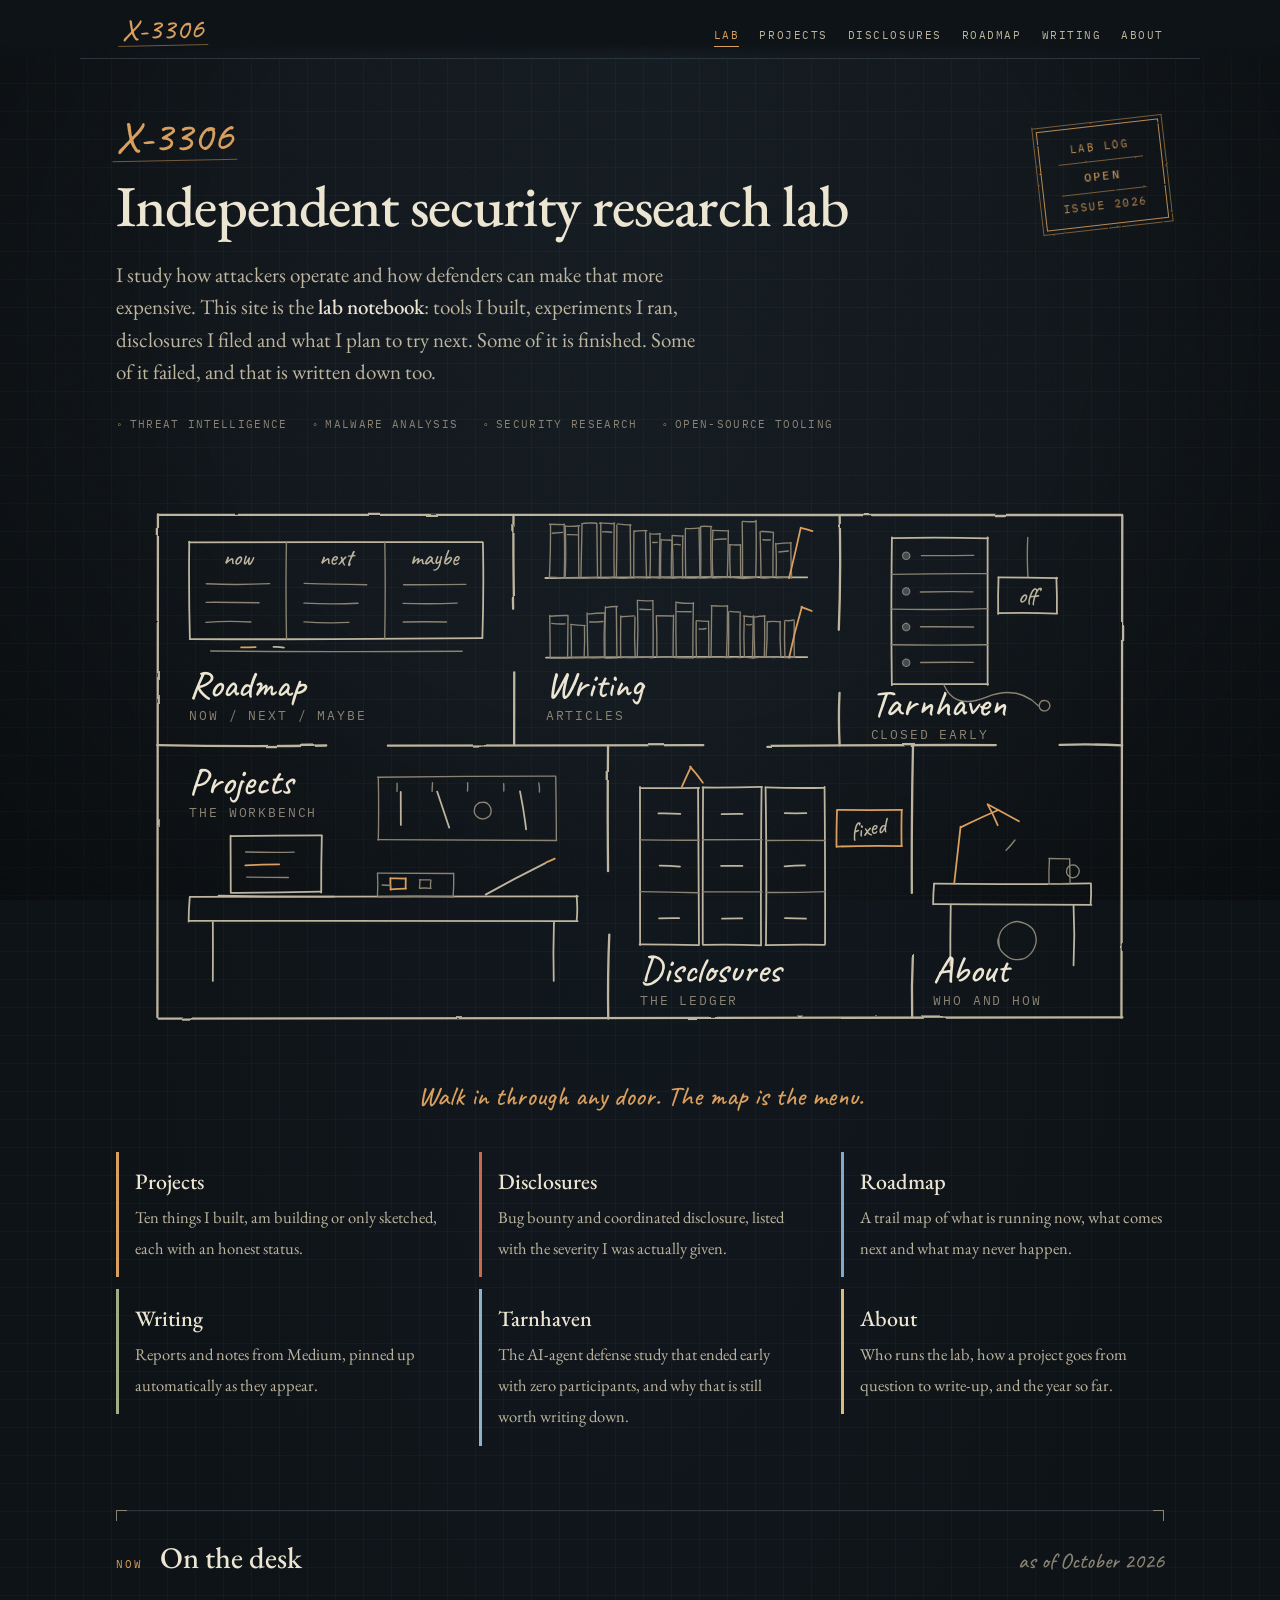
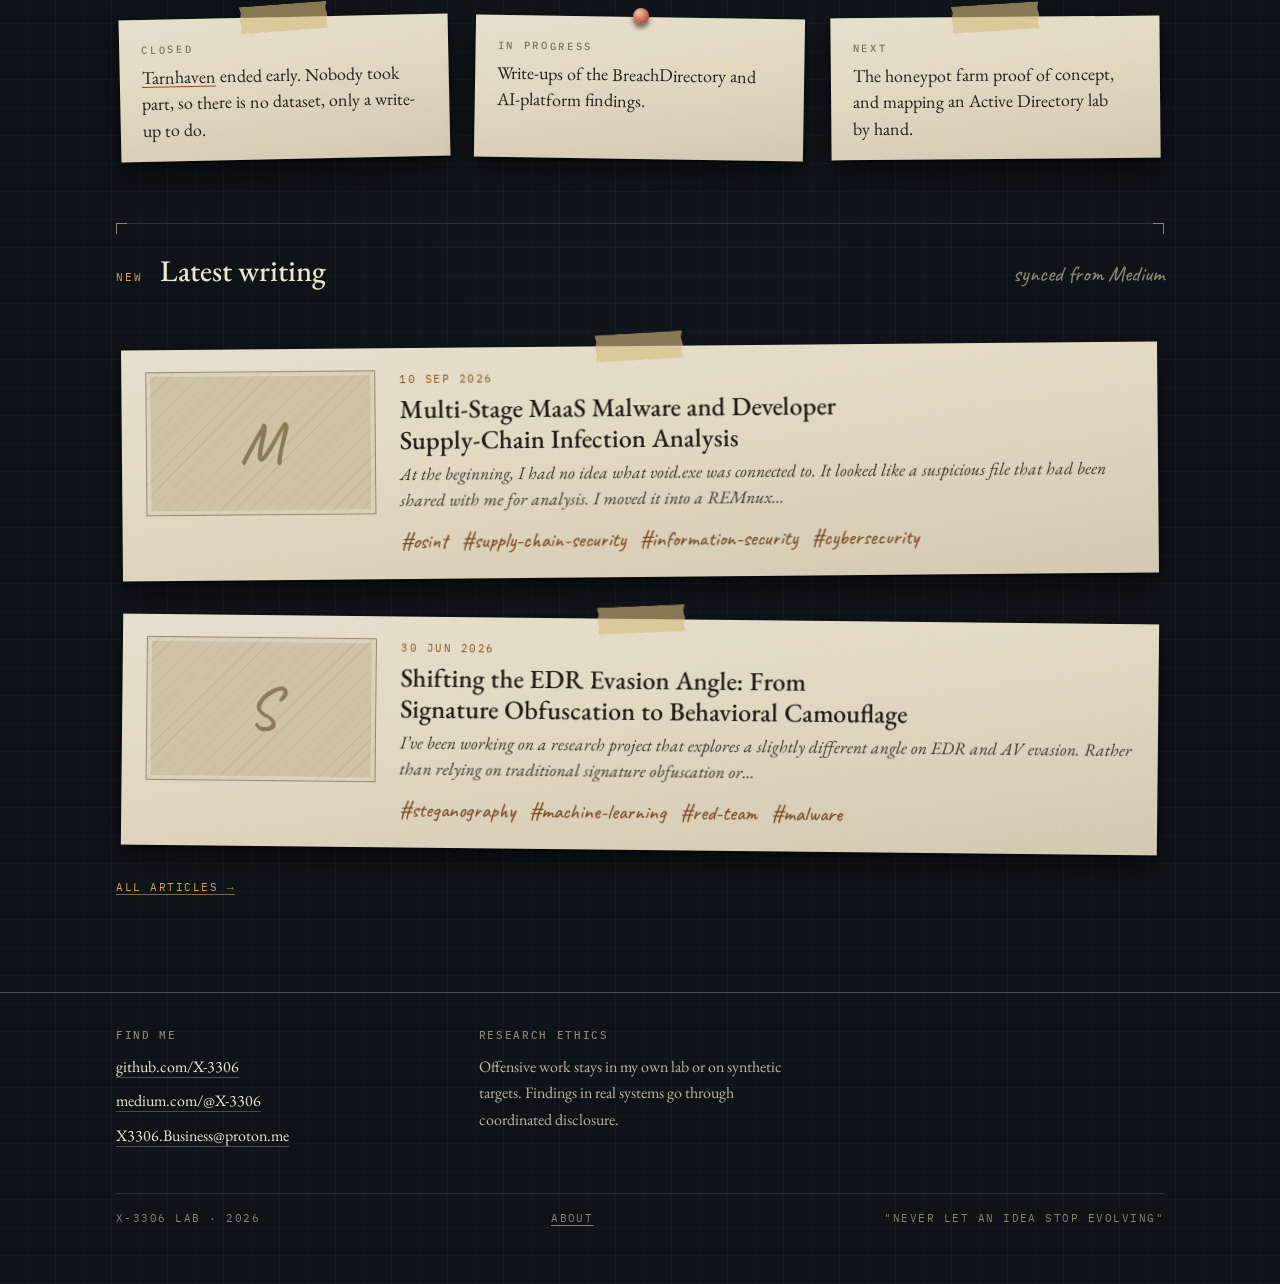
==== commit 65fc1d7a: "sync: medium articles" ====
--- a/index.html
+++ b/index.html
@@ -120,7 +120,8 @@
 <div class="sec-head"><span class="sec-num">NEW</span><h2 id="h-writ">Latest writing</h2><span class="sec-ref">synced from Medium</span></div>
 <div class="posts">
 <!--ARTICLES:START-->
-<p class="empty">New articles appear here automatically a few hours after they are published on Medium.</p>
+<article class="post paper tape"><span class="post-img"><img src="https://cdn-images-1.medium.com/proxy/1*BYWMAGDZAPQSwSBnNcoOSQ.png" alt="" loading="lazy" decoding="async" width="460" height="288" referrerpolicy="no-referrer"></span><div class="post-body"><time datetime="2026-09-10">10 Sep 2026</time><h3><a href="https://medium.com/@X-3306/multi-stage-maas-malware-and-developer-supply-chain-infection-analysis-52efd43079d5" target="_blank" rel="noopener noreferrer">Multi-Stage MaaS Malware and Developer Supply-Chain Infection Analysis</a></h3><p>At the beginning, I had no idea what void.exe was connected to. It looked like a suspicious file that had been shared with me for analysis. I moved it into a REMnux...</p><ul class="tags"><li>osint</li><li>supply-chain-security</li><li>information-security</li><li>cybersecurity</li></ul></div></article>
+<article class="post paper tape"><span class="post-img"><img src="https://cdn-images-1.medium.com/max/1024/0*-Lz-vGqzOh0M76Q-.png" alt="" loading="lazy" decoding="async" width="460" height="288" referrerpolicy="no-referrer"></span><div class="post-body"><time datetime="2026-06-30">30 Jun 2026</time><h3><a href="https://medium.com/@X-3306/shifting-the-edr-evasion-angle-from-signature-obfuscation-to-behavioral-camouflage-9b7ec93766f6" target="_blank" rel="noopener noreferrer">Shifting the EDR Evasion Angle: From Signature Obfuscation to Behavioral Camouflage</a></h3><p>I’ve been working on a research project that explores a slightly different angle on EDR and AV evasion. Rather than relying on traditional signature obfuscation or...</p><ul class="tags"><li>steganography</li><li>machine-learning</li><li>red-team</li><li>malware</li></ul></div></article>
 <!--ARTICLES:END-->
 </div>
 <p class="more"><a href="articles.html">All articles &rarr;</a></p>
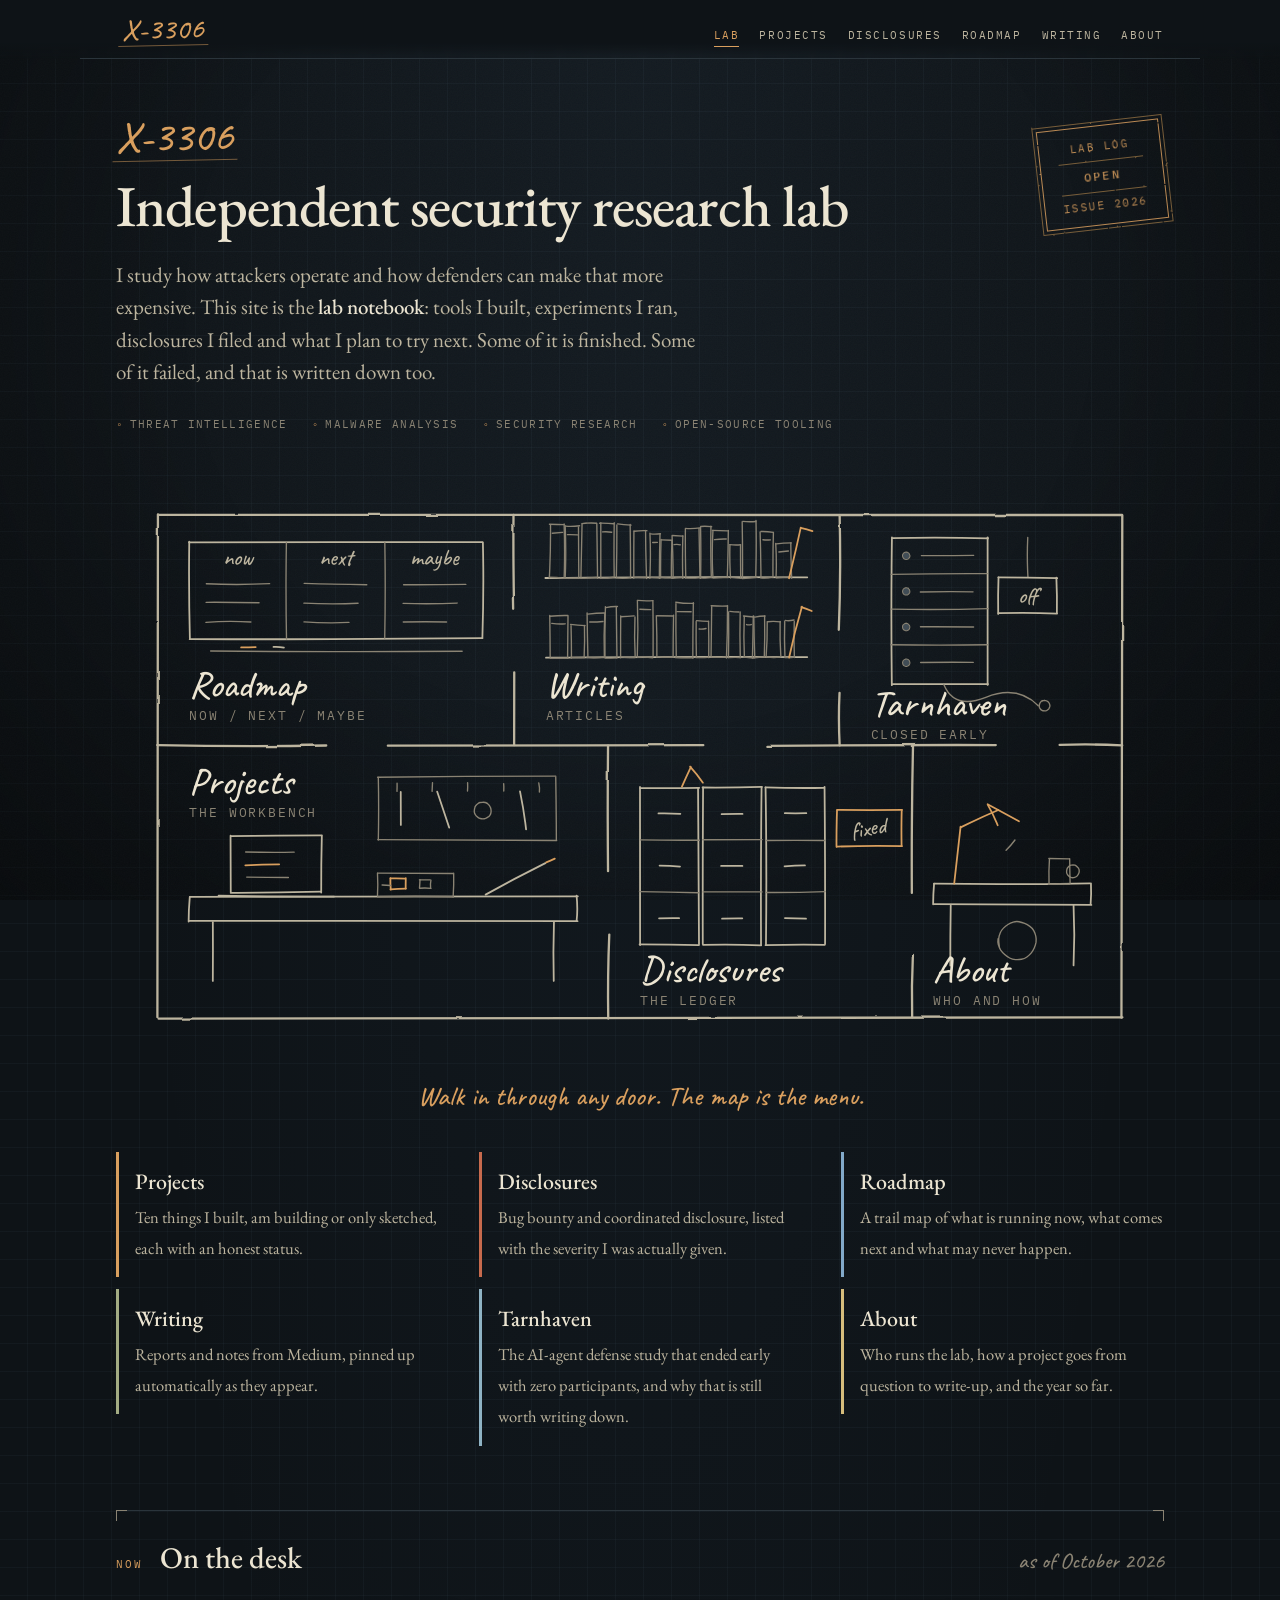
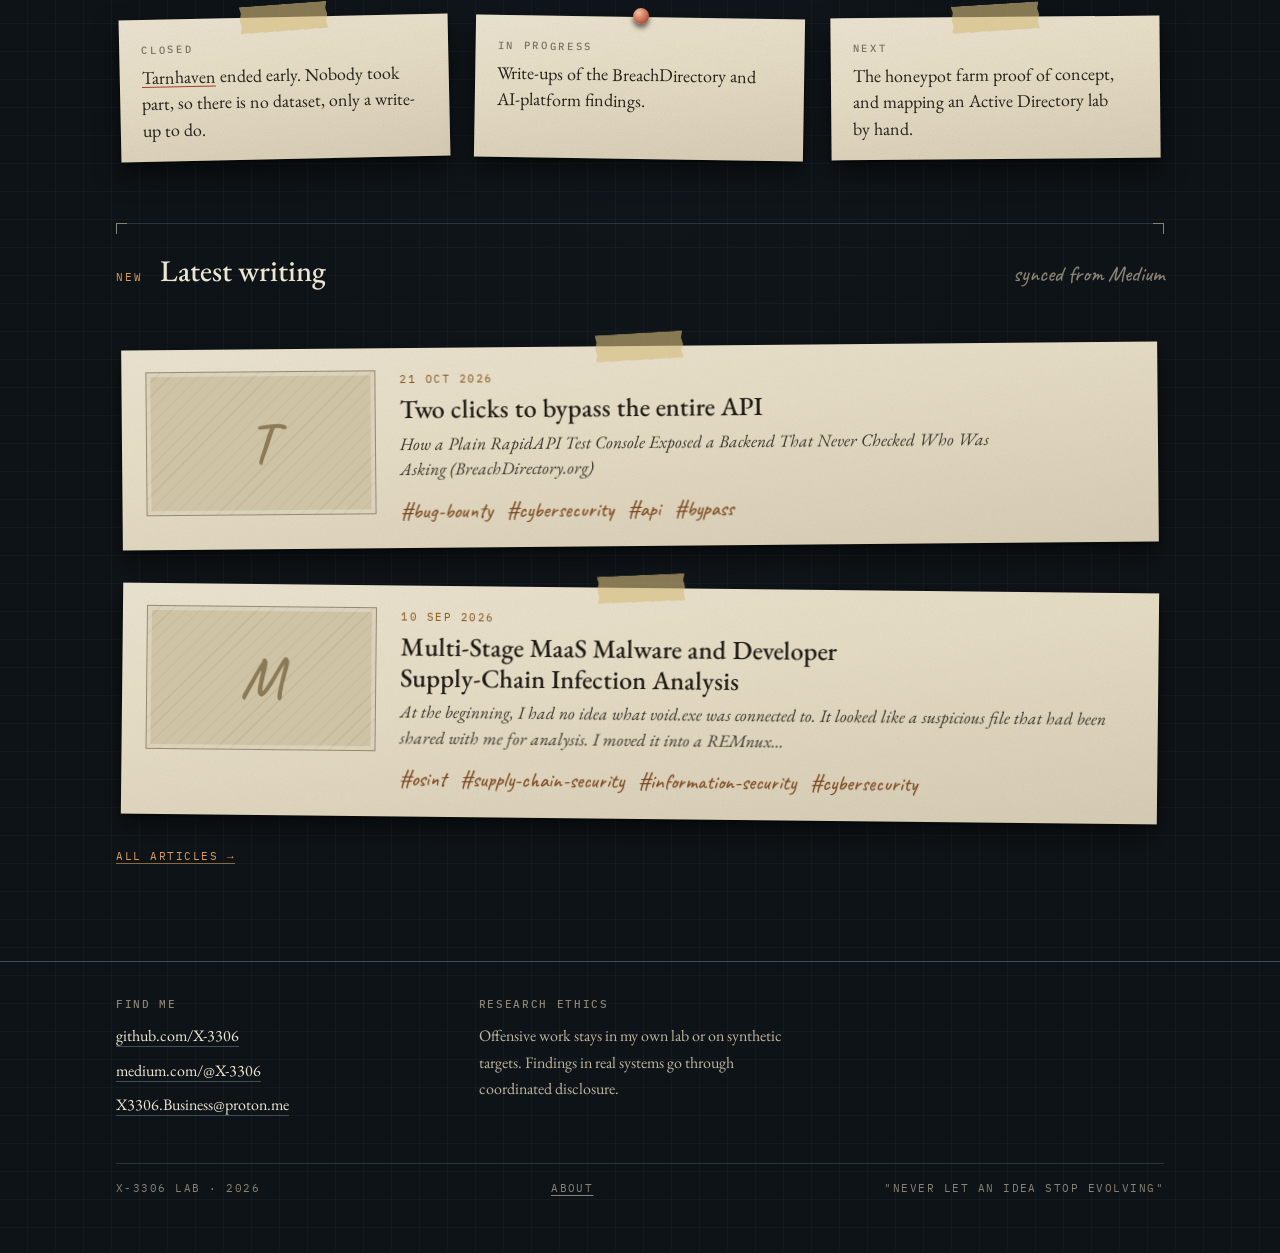
==== commit 97db4a52: "sync: medium articles" ====
--- a/index.html
+++ b/index.html
@@ -120,8 +120,8 @@
 <div class="sec-head"><span class="sec-num">NEW</span><h2 id="h-writ">Latest writing</h2><span class="sec-ref">synced from Medium</span></div>
 <div class="posts">
 <!--ARTICLES:START-->
+<article class="post paper tape"><span class="post-img"><img src="https://cdn-images-1.medium.com/max/1024/1*LSWy0mB3jlFuOexVg1hvVQ.png" alt="" loading="lazy" decoding="async" width="460" height="288" referrerpolicy="no-referrer"></span><div class="post-body"><time datetime="2026-10-21">21 Oct 2026</time><h3><a href="https://infosecwriteups.com/two-clicks-to-bypass-the-entire-api-5034e9d935cb" target="_blank" rel="noopener noreferrer">Two clicks to bypass the entire API</a></h3><p>How a Plain RapidAPI Test Console Exposed a Backend That Never Checked Who Was Asking (BreachDirectory.org)</p><ul class="tags"><li>bug-bounty</li><li>cybersecurity</li><li>api</li><li>bypass</li></ul></div></article>
 <article class="post paper tape"><span class="post-img"><img src="https://cdn-images-1.medium.com/proxy/1*BYWMAGDZAPQSwSBnNcoOSQ.png" alt="" loading="lazy" decoding="async" width="460" height="288" referrerpolicy="no-referrer"></span><div class="post-body"><time datetime="2026-09-10">10 Sep 2026</time><h3><a href="https://medium.com/@X-3306/multi-stage-maas-malware-and-developer-supply-chain-infection-analysis-52efd43079d5" target="_blank" rel="noopener noreferrer">Multi-Stage MaaS Malware and Developer Supply-Chain Infection Analysis</a></h3><p>At the beginning, I had no idea what void.exe was connected to. It looked like a suspicious file that had been shared with me for analysis. I moved it into a REMnux...</p><ul class="tags"><li>osint</li><li>supply-chain-security</li><li>information-security</li><li>cybersecurity</li></ul></div></article>
-<article class="post paper tape"><span class="post-img"><img src="https://cdn-images-1.medium.com/max/1024/0*-Lz-vGqzOh0M76Q-.png" alt="" loading="lazy" decoding="async" width="460" height="288" referrerpolicy="no-referrer"></span><div class="post-body"><time datetime="2026-06-30">30 Jun 2026</time><h3><a href="https://medium.com/@X-3306/shifting-the-edr-evasion-angle-from-signature-obfuscation-to-behavioral-camouflage-9b7ec93766f6" target="_blank" rel="noopener noreferrer">Shifting the EDR Evasion Angle: From Signature Obfuscation to Behavioral Camouflage</a></h3><p>I’ve been working on a research project that explores a slightly different angle on EDR and AV evasion. Rather than relying on traditional signature obfuscation or...</p><ul class="tags"><li>steganography</li><li>machine-learning</li><li>red-team</li><li>malware</li></ul></div></article>
 <!--ARTICLES:END-->
 </div>
 <p class="more"><a href="articles.html">All articles &rarr;</a></p>
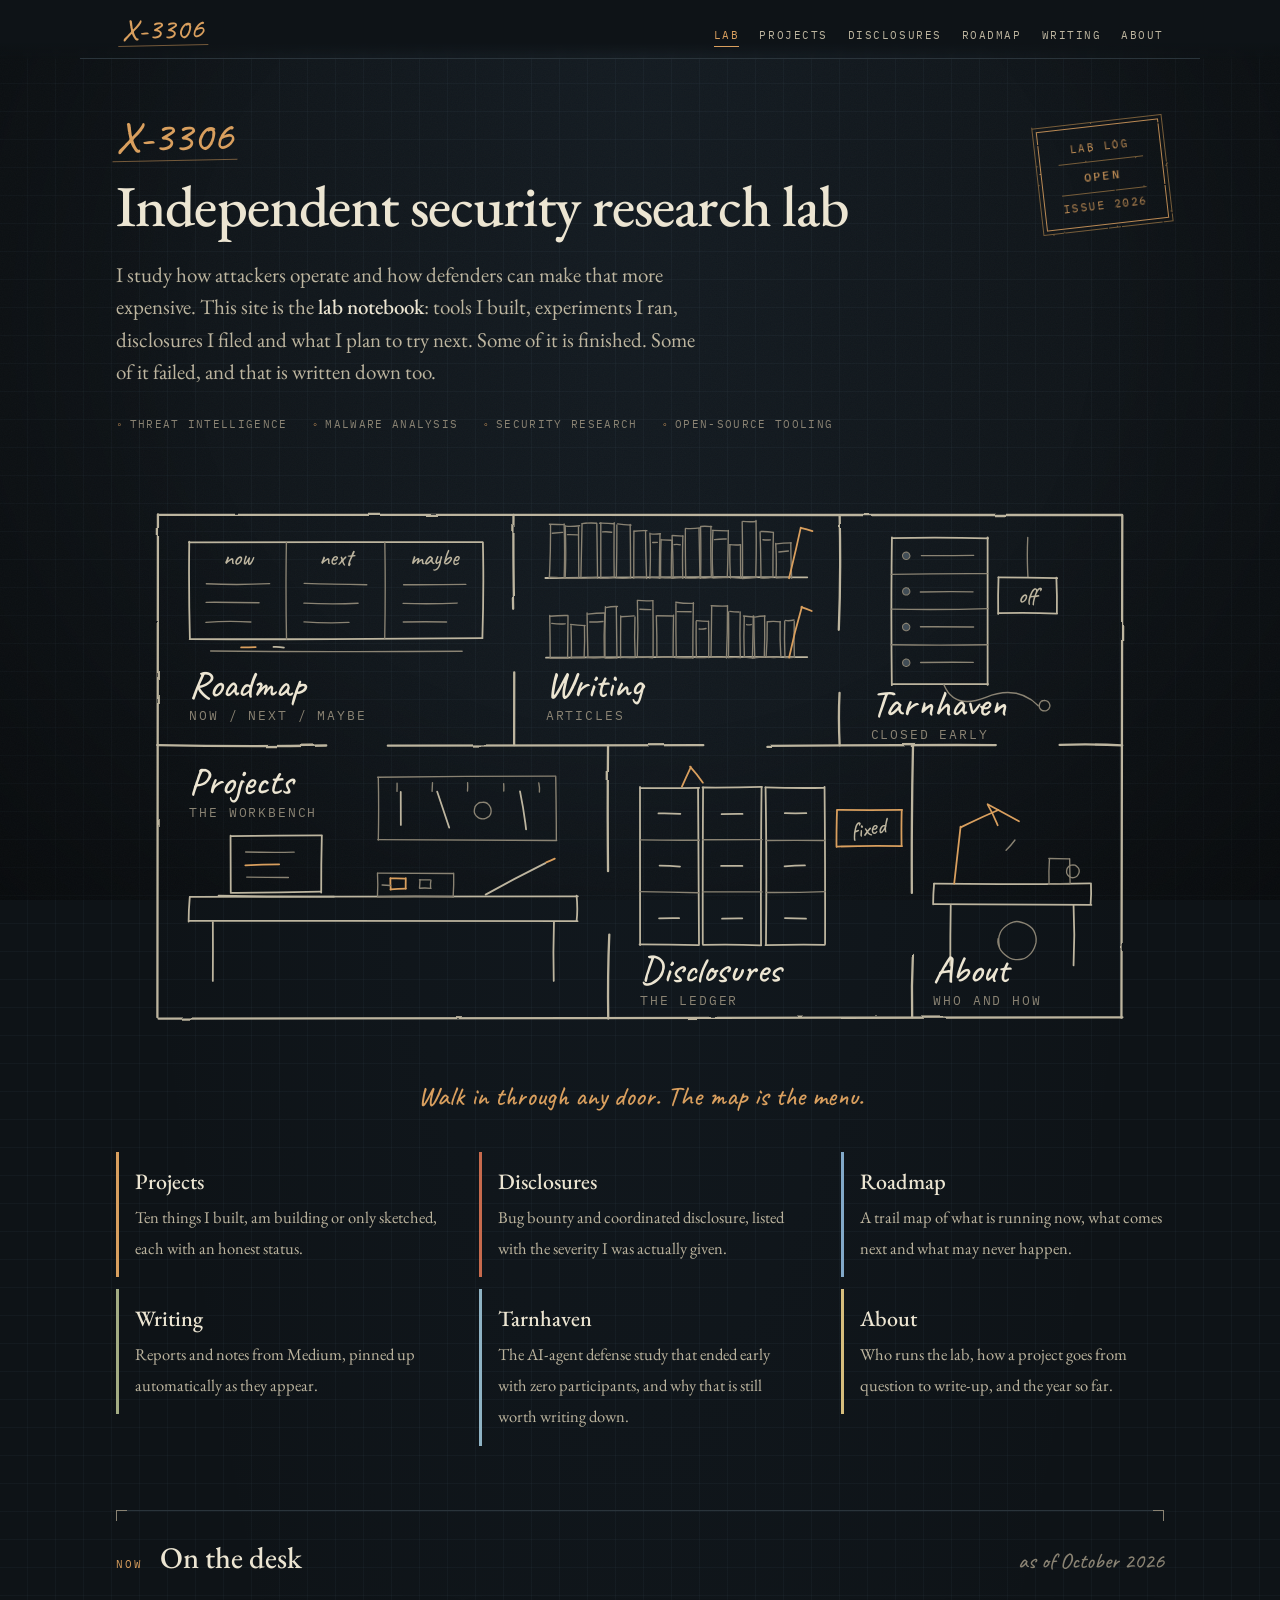
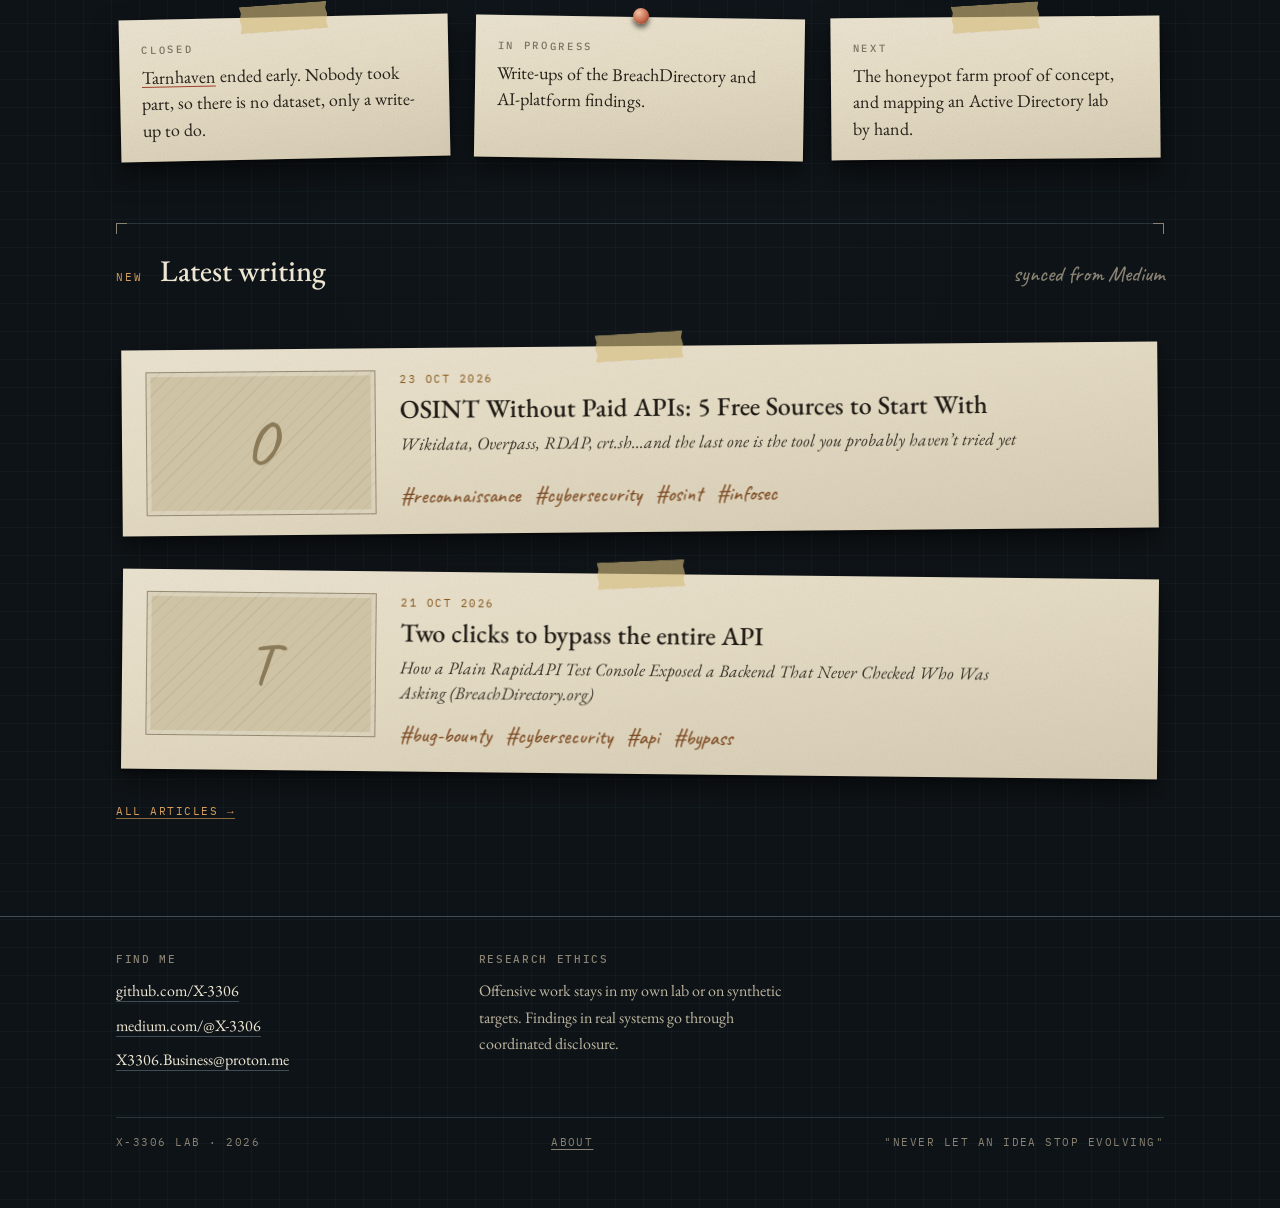
==== commit 311be62b: "sync: medium articles" ====
--- a/index.html
+++ b/index.html
@@ -120,8 +120,8 @@
 <div class="sec-head"><span class="sec-num">NEW</span><h2 id="h-writ">Latest writing</h2><span class="sec-ref">synced from Medium</span></div>
 <div class="posts">
 <!--ARTICLES:START-->
+<article class="post paper tape"><span class="post-img"><img src="https://cdn-images-1.medium.com/max/1024/1*2rWgUx2rbGD3MUA9yilEwg.png" alt="" loading="lazy" decoding="async" width="460" height="288" referrerpolicy="no-referrer"></span><div class="post-body"><time datetime="2026-10-23">23 Oct 2026</time><h3><a href="https://osintteam.blog/osint-without-paid-apis-5-free-sources-to-start-with-46d8d4d24ca3" target="_blank" rel="noopener noreferrer">OSINT Without Paid APIs: 5 Free Sources to Start With</a></h3><p>Wikidata, Overpass, RDAP, crt.sh…and the last one is the tool you probably haven’t tried yet</p><ul class="tags"><li>reconnaissance</li><li>cybersecurity</li><li>osint</li><li>infosec</li></ul></div></article>
 <article class="post paper tape"><span class="post-img"><img src="https://cdn-images-1.medium.com/max/1024/1*LSWy0mB3jlFuOexVg1hvVQ.png" alt="" loading="lazy" decoding="async" width="460" height="288" referrerpolicy="no-referrer"></span><div class="post-body"><time datetime="2026-10-21">21 Oct 2026</time><h3><a href="https://infosecwriteups.com/two-clicks-to-bypass-the-entire-api-5034e9d935cb" target="_blank" rel="noopener noreferrer">Two clicks to bypass the entire API</a></h3><p>How a Plain RapidAPI Test Console Exposed a Backend That Never Checked Who Was Asking (BreachDirectory.org)</p><ul class="tags"><li>bug-bounty</li><li>cybersecurity</li><li>api</li><li>bypass</li></ul></div></article>
-<article class="post paper tape"><span class="post-img"><img src="https://cdn-images-1.medium.com/proxy/1*BYWMAGDZAPQSwSBnNcoOSQ.png" alt="" loading="lazy" decoding="async" width="460" height="288" referrerpolicy="no-referrer"></span><div class="post-body"><time datetime="2026-09-10">10 Sep 2026</time><h3><a href="https://medium.com/@X-3306/multi-stage-maas-malware-and-developer-supply-chain-infection-analysis-52efd43079d5" target="_blank" rel="noopener noreferrer">Multi-Stage MaaS Malware and Developer Supply-Chain Infection Analysis</a></h3><p>At the beginning, I had no idea what void.exe was connected to. It looked like a suspicious file that had been shared with me for analysis. I moved it into a REMnux...</p><ul class="tags"><li>osint</li><li>supply-chain-security</li><li>information-security</li><li>cybersecurity</li></ul></div></article>
 <!--ARTICLES:END-->
 </div>
 <p class="more"><a href="articles.html">All articles &rarr;</a></p>
